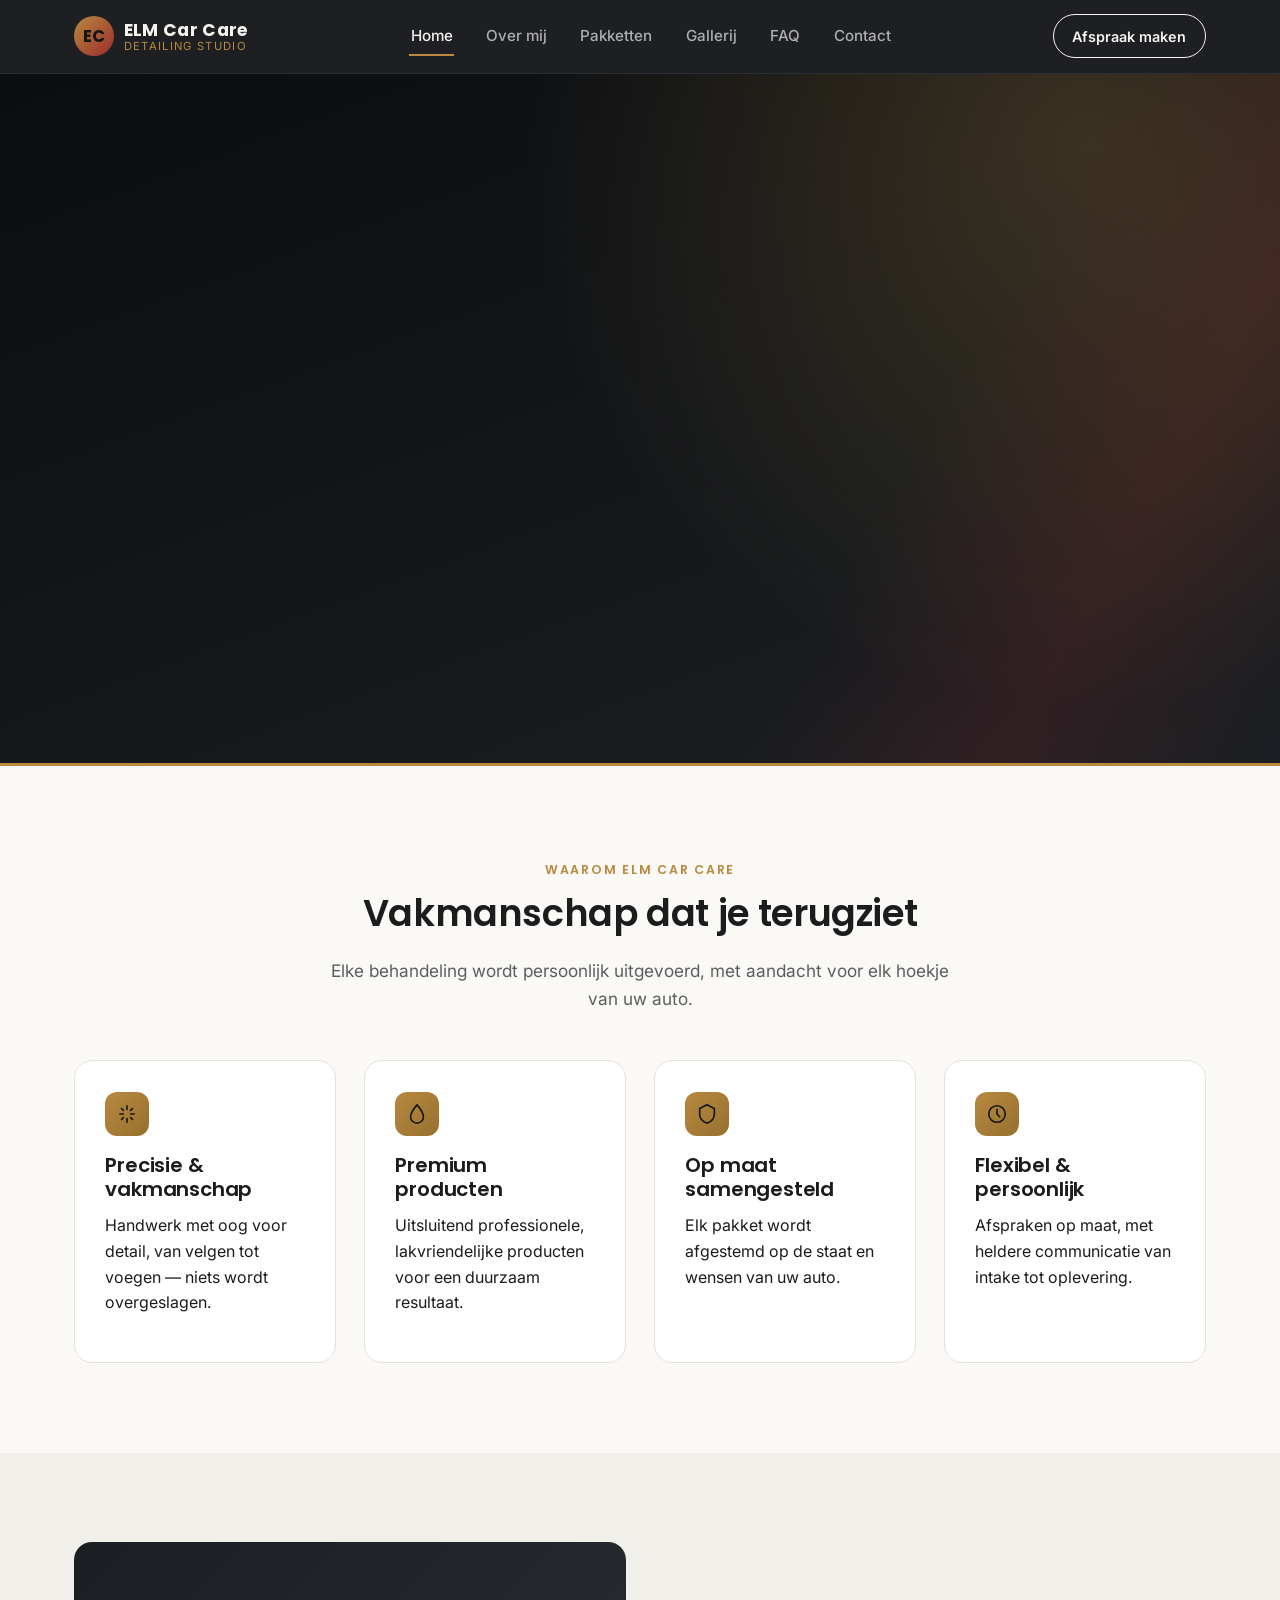
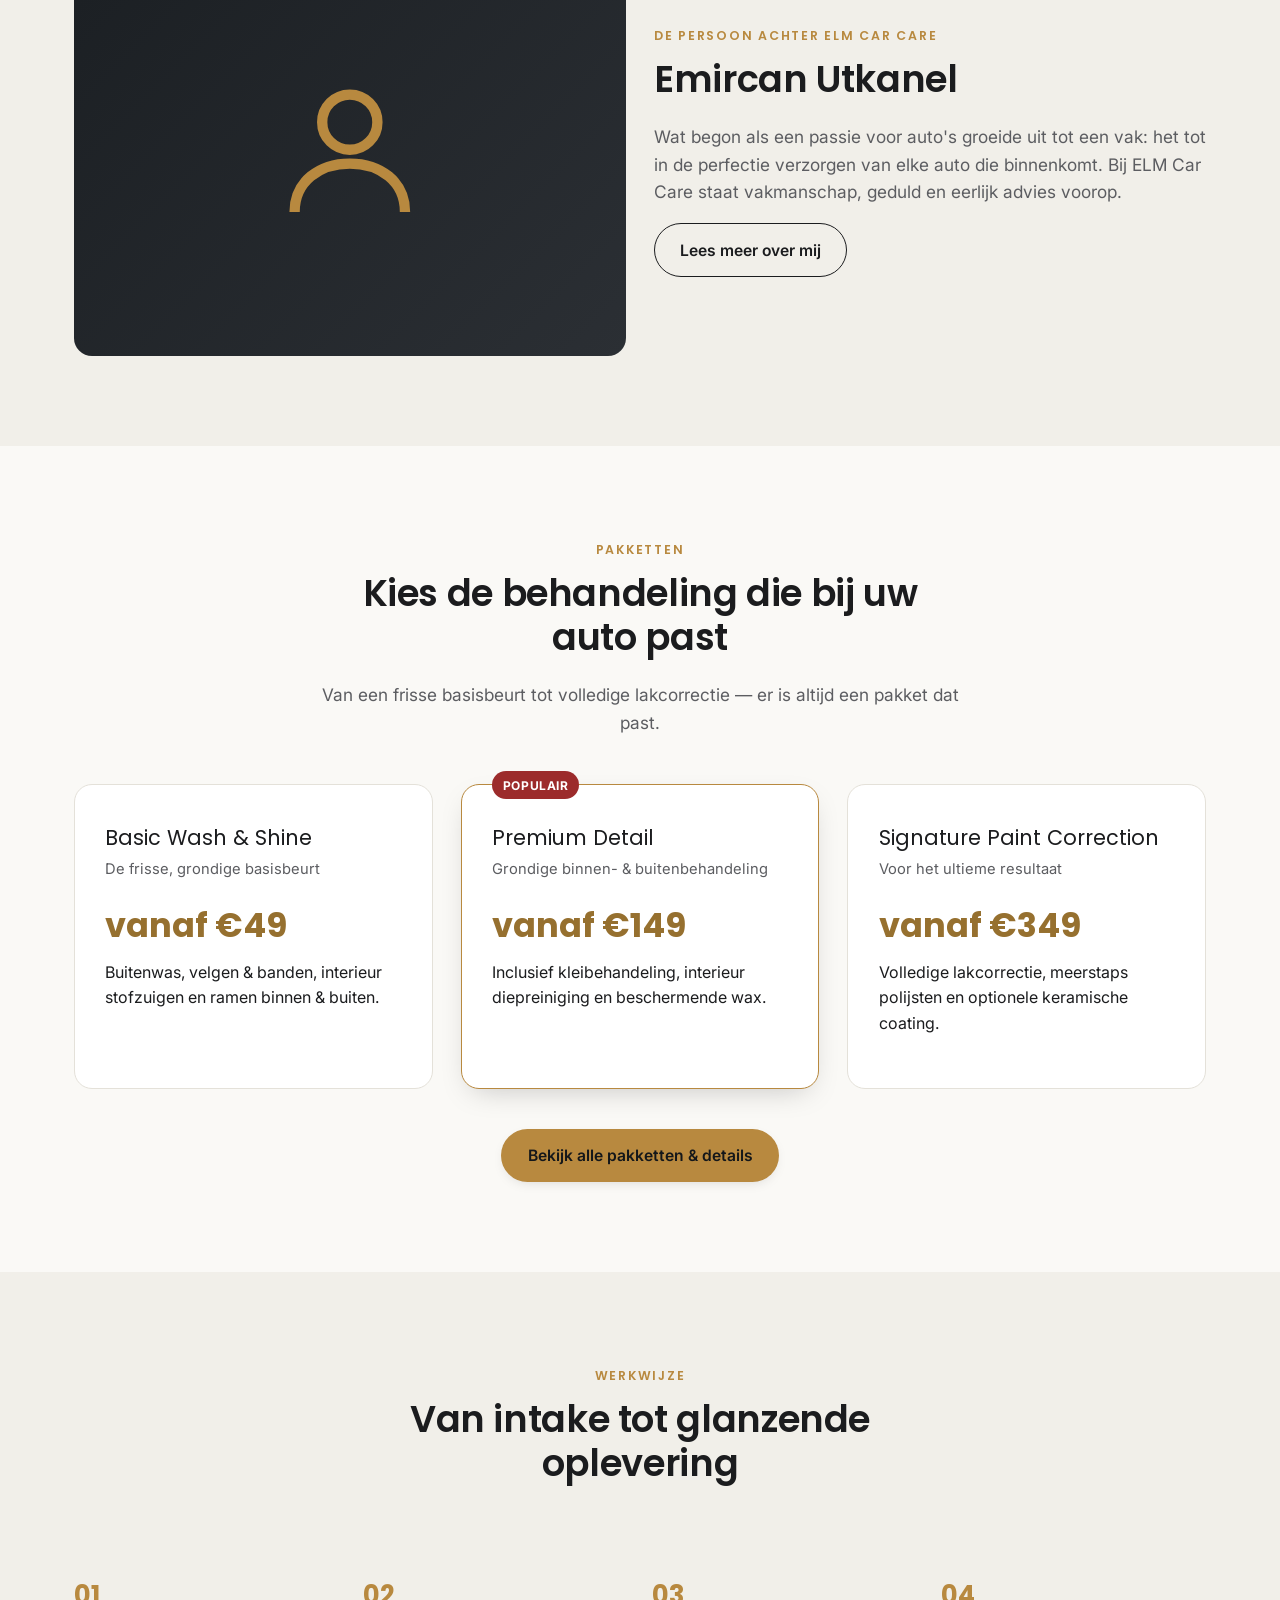
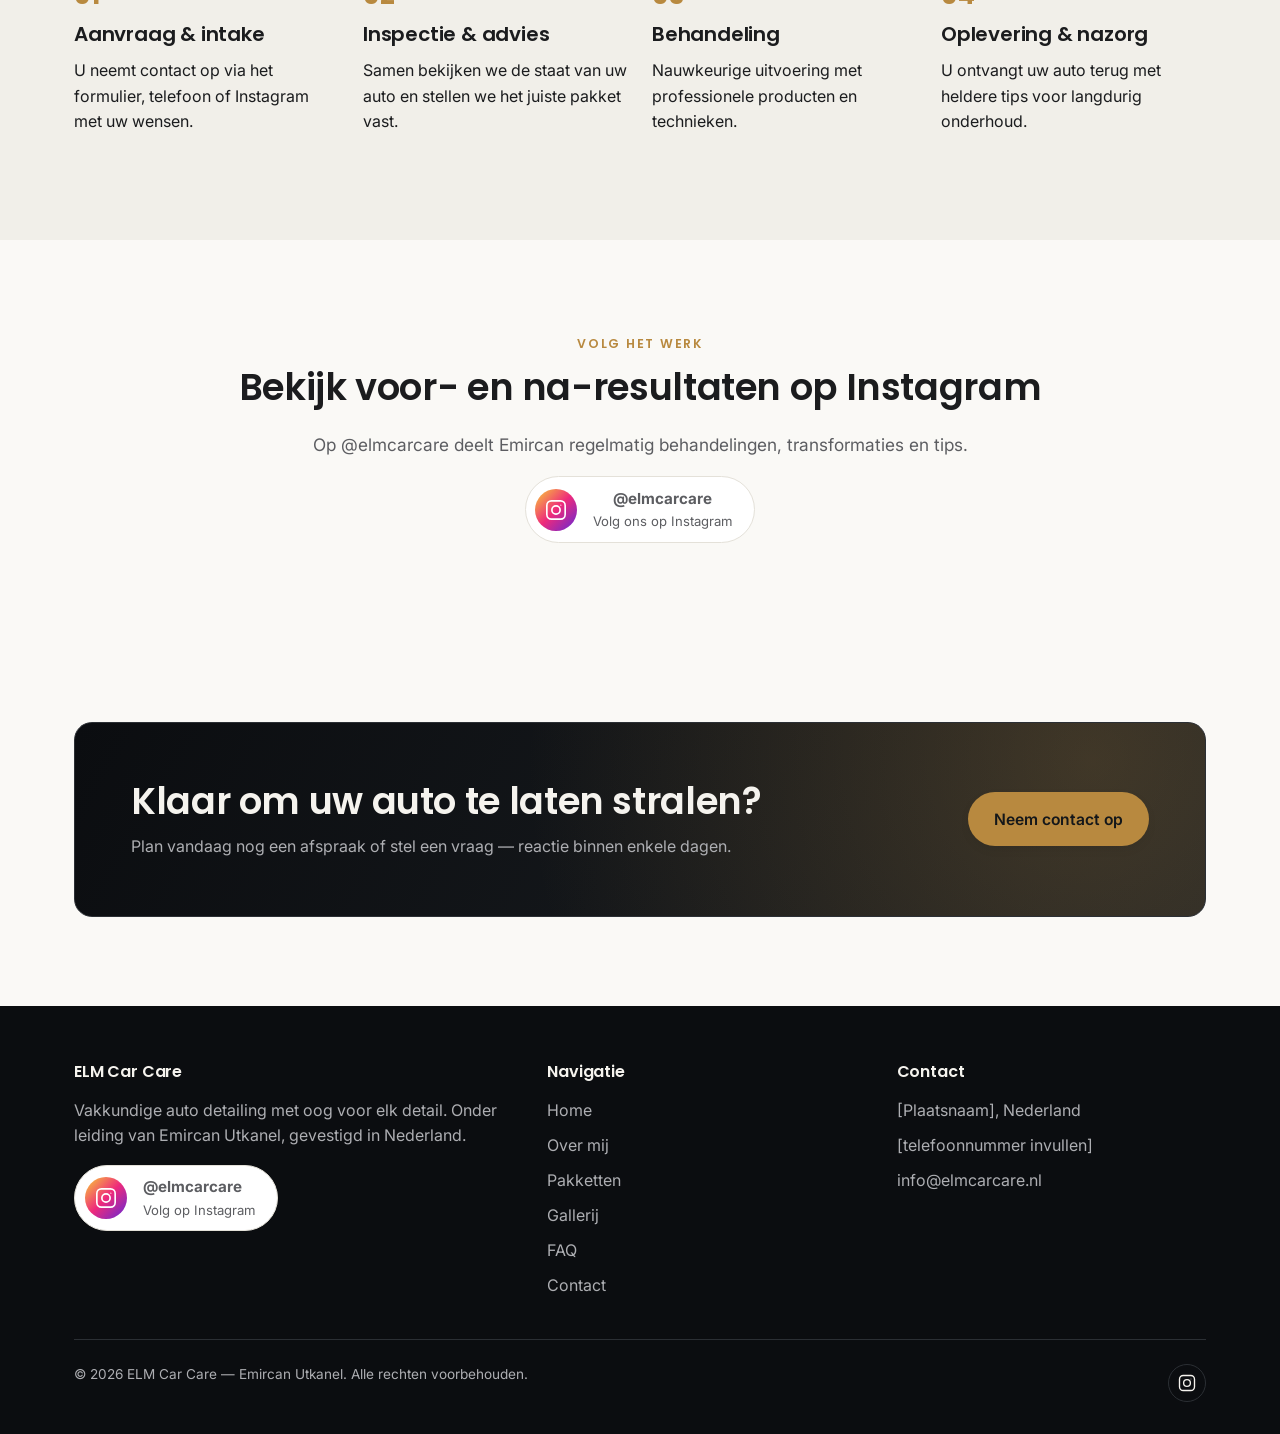
==== index.html @ 5dc10ffe "initial commit" ====
<!DOCTYPE html>
<html lang="nl">
<head>
  <meta charset="UTF-8" />
  <meta name="viewport" content="width=device-width, initial-scale=1.0" />
  <title>ELM Car Care — Auto Detailing door Emircan Utkanel</title>
  <meta name="description" content="ELM Car Care is de detailing studio van Emircan Utkanel. Vakkundige auto detailing met oog voor elk detail, gevestigd in Nederland." />
  <link rel="preconnect" href="https://fonts.googleapis.com" />
  <link rel="preconnect" href="https://fonts.gstatic.com" crossorigin />
  <link href="https://fonts.googleapis.com/css2?family=Poppins:wght@600;700&family=Inter:wght@400;500;600&display=swap" rel="stylesheet" />
  <link rel="stylesheet" href="css/style.css" />
</head>
<body>
  <a class="skip-link" href="#main">Ga naar inhoud</a>

  <header class="site-header">
    <div class="container header-inner">
      <a class="brand" href="index.html">
        <span class="brand-mark" aria-hidden="true">EC</span>
        <span class="brand-text">
          <strong>ELM Car Care</strong>
          <span>Detailing Studio</span>
        </span>
      </a>

      <nav class="main-nav" id="primary-navigation" data-open="false" aria-label="Hoofdmenu">
        <ul>
          <li><a href="index.html" aria-current="page">Home</a></li>
          <li><a href="over-mij.html">Over mij</a></li>
          <li><a href="pakketten.html">Pakketten</a></li>
          <li><a href="gallerij.html">Gallerij</a></li>
          <li><a href="faq.html">FAQ</a></li>
          <li><a href="contact.html">Contact</a></li>
        </ul>
      </nav>

      <div class="header-cta">
        <a class="btn btn-outline" href="contact.html">Afspraak maken</a>
        <button type="button" class="nav-toggle" aria-expanded="false" aria-controls="primary-navigation" aria-label="Menu openen">
          <span class="bars" aria-hidden="true"></span>
        </button>
      </div>
    </div>
    <div class="nav-scrim" data-open="false"></div>
  </header>

  <main id="main">
    <!-- HERO -->
    <section class="hero">
      <div class="container hero-inner">
        <div class="hero-content">
          <p class="eyebrow reveal">Auto Detailing · Nederland</p>
          <h1 class="reveal reveal-delay-1">Precisie en passie voor elke auto.</h1>
          <p class="lede reveal reveal-delay-2">
            ELM Car Care is de detailing studio van Emircan Utkanel. Met vakmanschap,
            premium producten en oog voor elk detail brengen we uw auto terug naar
            showroomkwaliteit — van grondige reiniging tot volledige lakcorrectie.
          </p>
          <div class="btn-row reveal reveal-delay-3">
            <a class="btn btn-primary" href="pakketten.html">Bekijk pakketten</a>
            <a class="btn btn-outline" href="contact.html">Afspraak aanvragen</a>
          </div>

          <div class="hero-stats reveal reveal-delay-3">
            <div>
              <strong>100%</strong>
              <span>Persoonlijke aandacht</span>
            </div>
            <div>
              <strong>Op maat</strong>
              <span>Elk pakket samengesteld</span>
            </div>
            <div>
              <strong>NL</strong>
              <span>Gevestigd in Nederland</span>
            </div>
          </div>
        </div>

        <div class="hero-visual reveal reveal-delay-2" role="img" aria-label="Illustratie van een gedetailde auto">
          <svg class="icon-car" viewBox="0 0 64 40" fill="none" stroke="currentColor" stroke-width="2" stroke-linecap="round" stroke-linejoin="round" aria-hidden="true">
            <path d="M6 26 L10 14 Q13 9 20 9 H40 Q47 9 50 14 L58 26"></path>
            <path d="M2 26h60v6a2 2 0 0 1-2 2h-4a2 2 0 0 1-2-2v-1H10v1a2 2 0 0 1-2 2H4a2 2 0 0 1-2-2z"></path>
            <circle cx="16" cy="34" r="4"></circle>
            <circle cx="48" cy="34" r="4"></circle>
          </svg>
          <p class="badge">Vervang dit vlak door een foto van uw mooiste opleverwerk.</p>
        </div>
      </div>
    </section>

    <!-- USP's -->
    <section class="section">
      <div class="container">
        <div class="section-header center">
          <p class="eyebrow">Waarom ELM Car Care</p>
          <h2>Vakmanschap dat je terugziet</h2>
          <p class="lede">Elke behandeling wordt persoonlijk uitgevoerd, met aandacht voor elk hoekje van uw auto.</p>
        </div>

        <div class="grid grid-4">
          <div class="card fade-up">
            <span class="icon" aria-hidden="true">
              <svg viewBox="0 0 24 24" fill="none" stroke="currentColor" stroke-width="1.8" stroke-linecap="round" stroke-linejoin="round"><path d="M12 3v4M12 17v4M4.2 12H8M16 12h3.8M6 6l2 2M16 16l2 2M18 6l-2 2M8 16l-2 2"/></svg>
            </span>
            <h3>Precisie &amp; vakmanschap</h3>
            <p>Handwerk met oog voor detail, van velgen tot voegen — niets wordt overgeslagen.</p>
          </div>

          <div class="card fade-up">
            <span class="icon" aria-hidden="true">
              <svg viewBox="0 0 24 24" fill="none" stroke="currentColor" stroke-width="1.8" stroke-linecap="round" stroke-linejoin="round"><path d="M12 2s7 8 7 13a7 7 0 1 1-14 0c0-5 7-13 7-13z"/></svg>
            </span>
            <h3>Premium producten</h3>
            <p>Uitsluitend professionele, lakvriendelijke producten voor een duurzaam resultaat.</p>
          </div>

          <div class="card fade-up">
            <span class="icon" aria-hidden="true">
              <svg viewBox="0 0 24 24" fill="none" stroke="currentColor" stroke-width="1.8" stroke-linecap="round" stroke-linejoin="round"><path d="M12 2l8 4v6c0 5-3.5 8.5-8 10-4.5-1.5-8-5-8-10V6l8-4z"/></svg>
            </span>
            <h3>Op maat samengesteld</h3>
            <p>Elk pakket wordt afgestemd op de staat en wensen van uw auto.</p>
          </div>

          <div class="card fade-up">
            <span class="icon" aria-hidden="true">
              <svg viewBox="0 0 24 24" fill="none" stroke="currentColor" stroke-width="1.8" stroke-linecap="round" stroke-linejoin="round"><circle cx="12" cy="12" r="9"/><path d="M12 7v5l3 3"/></svg>
            </span>
            <h3>Flexibel &amp; persoonlijk</h3>
            <p>Afspraken op maat, met heldere communicatie van intake tot oplevering.</p>
          </div>
        </div>
      </div>
    </section>

    <!-- OVER MIJ TEASER -->
    <section class="section section-soft">
      <div class="container grid grid-2" style="align-items:center;">
        <div class="fade-up" style="aspect-ratio:4/3;border-radius:var(--radius-lg);background:linear-gradient(135deg,#1b1f23,#2b2f34);display:flex;align-items:center;justify-content:center;">
          <span class="visually-hidden">Portretfoto van Emircan Utkanel, eigenaar van ELM Car Care</span>
          <svg viewBox="0 0 24 24" width="30%" fill="none" stroke="#b8893f" stroke-width="1.5" aria-hidden="true"><circle cx="12" cy="8" r="4"/><path d="M4 21c0-4.4 3.6-7 8-7s8 2.6 8 7"/></svg>
        </div>
        <div class="fade-up">
          <p class="eyebrow">De persoon achter ELM Car Care</p>
          <h2>Emircan Utkanel</h2>
          <p class="lede">
            Wat begon als een passie voor auto's groeide uit tot een vak: het tot in
            de perfectie verzorgen van elke auto die binnenkomt. Bij ELM Car Care
            staat vakmanschap, geduld en eerlijk advies voorop.
          </p>
          <a class="btn btn-outline" href="over-mij.html">Lees meer over mij</a>
        </div>
      </div>
    </section>

    <!-- PAKKETTEN PREVIEW -->
    <section class="section">
      <div class="container">
        <div class="section-header center">
          <p class="eyebrow">Pakketten</p>
          <h2>Kies de behandeling die bij uw auto past</h2>
          <p class="lede">Van een frisse basisbeurt tot volledige lakcorrectie — er is altijd een pakket dat past.</p>
        </div>

        <div class="grid grid-3">
          <div class="plan-card fade-up">
            <p class="plan-name">Basic Wash &amp; Shine</p>
            <p class="plan-tagline">De frisse, grondige basisbeurt</p>
            <p class="plan-price">vanaf €49</p>
            <p>Buitenwas, velgen &amp; banden, interieur stofzuigen en ramen binnen &amp; buiten.</p>
          </div>

          <div class="plan-card featured fade-up">
            <span class="plan-badge">Populair</span>
            <p class="plan-name">Premium Detail</p>
            <p class="plan-tagline">Grondige binnen- &amp; buitenbehandeling</p>
            <p class="plan-price">vanaf €149</p>
            <p>Inclusief kleibehandeling, interieur diepreiniging en beschermende wax.</p>
          </div>

          <div class="plan-card fade-up">
            <p class="plan-name">Signature Paint Correction</p>
            <p class="plan-tagline">Voor het ultieme resultaat</p>
            <p class="plan-price">vanaf €349</p>
            <p>Volledige lakcorrectie, meerstaps polijsten en optionele keramische coating.</p>
          </div>
        </div>

        <div class="text-center" style="margin-top:2.5rem;">
          <a class="btn btn-primary" href="pakketten.html">Bekijk alle pakketten &amp; details</a>
        </div>
      </div>
    </section>

    <!-- WERKWIJZE -->
    <section class="section section-soft">
      <div class="container">
        <div class="section-header center">
          <p class="eyebrow">Werkwijze</p>
          <h2>Van intake tot glanzende oplevering</h2>
        </div>

        <div class="steps">
          <div class="step fade-up">
            <h3>Aanvraag &amp; intake</h3>
            <p>U neemt contact op via het formulier, telefoon of Instagram met uw wensen.</p>
          </div>
          <div class="step fade-up">
            <h3>Inspectie &amp; advies</h3>
            <p>Samen bekijken we de staat van uw auto en stellen we het juiste pakket vast.</p>
          </div>
          <div class="step fade-up">
            <h3>Behandeling</h3>
            <p>Nauwkeurige uitvoering met professionele producten en technieken.</p>
          </div>
          <div class="step fade-up">
            <h3>Oplevering &amp; nazorg</h3>
            <p>U ontvangt uw auto terug met heldere tips voor langdurig onderhoud.</p>
          </div>
        </div>
      </div>
    </section>

    <!-- INSTAGRAM -->
    <section class="section">
      <div class="container text-center">
        <p class="eyebrow">Volg het werk</p>
        <h2>Bekijk voor- en na-resultaten op Instagram</h2>
        <p class="lede" style="margin-inline:auto;">Op @elmcarcare deelt Emircan regelmatig behandelingen, transformaties en tips.</p>
        <a class="insta-callout" style="margin-inline:auto;" href="https://www.instagram.com/elmcarcare/" target="_blank" rel="noopener noreferrer">
          <span class="insta-icon" aria-hidden="true">
            <svg viewBox="0 0 24 24" fill="none" stroke="currentColor" stroke-width="1.8" stroke-linecap="round" stroke-linejoin="round"><rect x="2" y="2" width="20" height="20" rx="5"/><circle cx="12" cy="12" r="4.5"/><circle cx="17.3" cy="6.7" r="0.6" fill="currentColor" stroke="none"/></svg>
          </span>
          <span>
            <strong>@elmcarcare</strong>
            <span>Volg ons op Instagram</span>
          </span>
        </a>
      </div>
    </section>

    <!-- CTA -->
    <section class="section">
      <div class="container">
        <div class="cta-band fade-up">
          <div>
            <h2>Klaar om uw auto te laten stralen?</h2>
            <p>Plan vandaag nog een afspraak of stel een vraag — reactie binnen enkele dagen.</p>
          </div>
          <a class="btn btn-primary" href="contact.html">Neem contact op</a>
        </div>
      </div>
    </section>
  </main>

  <footer class="site-footer">
    <div class="container">
      <div class="footer-grid">
        <div>
          <h3>ELM Car Care</h3>
          <p>Vakkundige auto detailing met oog voor elk detail. Onder leiding van Emircan Utkanel, gevestigd in Nederland.</p>
          <a class="insta-callout" href="https://www.instagram.com/elmcarcare/" target="_blank" rel="noopener noreferrer">
            <span class="insta-icon" aria-hidden="true">
              <svg viewBox="0 0 24 24" fill="none" stroke="currentColor" stroke-width="1.8" stroke-linecap="round" stroke-linejoin="round"><rect x="2" y="2" width="20" height="20" rx="5"/><circle cx="12" cy="12" r="4.5"/><circle cx="17.3" cy="6.7" r="0.6" fill="currentColor" stroke="none"/></svg>
            </span>
            <span>
              <strong>@elmcarcare</strong>
              <span>Volg op Instagram</span>
            </span>
          </a>
        </div>
        <div>
          <h3>Navigatie</h3>
          <ul>
            <li><a href="index.html">Home</a></li>
            <li><a href="over-mij.html">Over mij</a></li>
            <li><a href="pakketten.html">Pakketten</a></li>
            <li><a href="gallerij.html">Gallerij</a></li>
            <li><a href="faq.html">FAQ</a></li>
            <li><a href="contact.html">Contact</a></li>
          </ul>
        </div>
        <div>
          <h3>Contact</h3>
          <ul>
            <li>[Plaatsnaam], Nederland</li>
            <li><a href="tel:+31600000000">[telefoonnummer invullen]</a></li>
            <li><a href="mailto:info@elmcarcare.nl">info@elmcarcare.nl</a></li>
          </ul>
        </div>
      </div>

      <div class="footer-bottom">
        <p>&copy; <span data-year>2026</span> ELM Car Care — Emircan Utkanel. Alle rechten voorbehouden.</p>
        <div class="social-row">
          <a href="https://www.instagram.com/elmcarcare/" target="_blank" rel="noopener noreferrer" aria-label="ELM Car Care op Instagram (opent in nieuw tabblad)">
            <svg viewBox="0 0 24 24" fill="none" stroke="currentColor" stroke-width="1.8" stroke-linecap="round" stroke-linejoin="round"><rect x="2" y="2" width="20" height="20" rx="5"/><circle cx="12" cy="12" r="4.5"/><circle cx="17.3" cy="6.7" r="0.6" fill="currentColor" stroke="none"/></svg>
          </a>
        </div>
      </div>
    </div>
  </footer>

  <script src="js/script.js"></script>
</body>
</html>
---- css/style.css ----
/* =========================================================
   ELM Car Care — design system
   Stijl: verzorgd + luxe (champagne goud) + sportief (dieprood accent)
   ========================================================= */

:root {
  /* Kleuren */
  --bg: #faf9f6;
  --bg-soft: #f1efe9;
  --bg-dark: #0b0d10;
  --bg-dark-alt: #16191d;
  --surface: #ffffff;
  --surface-dark: #1b1f23;
  --text: #1b1c1e;
  --text-inverse: #f5f3ee;
  --muted: #5c5d61;
  --muted-inverse: #adaeb2;
  --border: #e4e1d9;
  --border-dark: #2b2f34;
  --accent: #b8893f;        /* champagne goud — luxe */
  --accent-dark: #96702f;
  --accent-2: #9c2b2b;      /* dieprood — sportief accent */
  --focus: #2f7cf6;

  /* Typografie */
  --font-heading: "Poppins", "Segoe UI", system-ui, sans-serif;
  --font-body: "Inter", "Segoe UI", system-ui, sans-serif;

  /* Layout */
  --max-width: 1180px;
  --radius: 10px;
  --radius-lg: 18px;
  --shadow: 0 10px 30px -12px rgba(11, 13, 16, 0.25);
  --shadow-sm: 0 4px 14px -6px rgba(11, 13, 16, 0.18);

  /* Animatie */
  --transition: 200ms ease;
  --transition-slow: 500ms ease;
}

/* =========================================================
   Reset
   ========================================================= */
*,
*::before,
*::after {
  box-sizing: border-box;
}

html {
  scroll-behavior: smooth;
}

body {
  margin: 0;
  background: var(--bg);
  color: var(--text);
  font-family: var(--font-body);
  font-size: 1rem;
  line-height: 1.6;
  -webkit-font-smoothing: antialiased;
}

img {
  max-width: 100%;
  display: block;
}

h1, h2, h3, h4 {
  font-family: var(--font-heading);
  line-height: 1.2;
  margin: 0 0 0.6em;
  font-weight: 600;
  letter-spacing: -0.01em;
}

h1 { font-size: clamp(2.1rem, 4.5vw, 3.4rem); font-weight: 700; }
h2 { font-size: clamp(1.6rem, 3vw, 2.3rem); }
h3 { font-size: 1.25rem; }

p { margin: 0 0 1em; }

a {
  color: inherit;
}

ul, ol {
  padding-left: 1.2em;
}

button {
  font-family: inherit;
}

/* Respecteer voorkeur voor minder beweging */
@media (prefers-reduced-motion: reduce) {
  html {
    scroll-behavior: auto;
  }
  *, *::before, *::after {
    animation-duration: 0.001ms !important;
    animation-iteration-count: 1 !important;
    transition-duration: 0.001ms !important;
    scroll-behavior: auto !important;
  }
}

/* =========================================================
   Toegankelijkheid: focus states & skip link
   ========================================================= */
a:focus-visible,
button:focus-visible,
input:focus-visible,
textarea:focus-visible,
select:focus-visible,
summary:focus-visible,
[tabindex]:focus-visible {
  outline: 3px solid var(--focus);
  outline-offset: 3px;
  border-radius: 4px;
}

.skip-link {
  position: absolute;
  left: 1rem;
  top: -60px;
  background: var(--accent);
  color: #14171a;
  padding: 0.75em 1.2em;
  border-radius: var(--radius);
  font-weight: 600;
  z-index: 1000;
  transition: top var(--transition);
}

.skip-link:focus {
  top: 1rem;
}

.visually-hidden {
  position: absolute;
  width: 1px;
  height: 1px;
  padding: 0;
  margin: -1px;
  overflow: hidden;
  clip: rect(0, 0, 0, 0);
  white-space: nowrap;
  border: 0;
}

/* =========================================================
   Layout helpers
   ========================================================= */
.container {
  width: 100%;
  max-width: var(--max-width);
  margin-inline: auto;
  padding-inline: 1.5rem;
}

.section {
  padding-block: clamp(3rem, 7vw, 6rem);
}

.section-tight {
  padding-block: clamp(2rem, 4vw, 3rem);
}

.section-dark {
  background: var(--bg-dark);
  color: var(--text-inverse);
}

.section-soft {
  background: var(--bg-soft);
}

.section-header {
  max-width: 640px;
  margin-bottom: clamp(2rem, 4vw, 3rem);
}

.section-header.center {
  margin-inline: auto;
  text-align: center;
}

.eyebrow {
  display: inline-block;
  font-family: var(--font-heading);
  font-size: 0.78rem;
  letter-spacing: 0.14em;
  text-transform: uppercase;
  color: var(--accent);
  font-weight: 600;
  margin-bottom: 0.9em;
}

.section-dark .eyebrow {
  color: var(--accent);
}

.lede {
  color: var(--muted);
  font-size: 1.08rem;
}

.section-dark .lede {
  color: var(--muted-inverse);
}

.grid {
  display: grid;
  gap: 1.75rem;
}

.grid-2 { grid-template-columns: repeat(2, 1fr); }
.grid-3 { grid-template-columns: repeat(3, 1fr); }
.grid-4 { grid-template-columns: repeat(4, 1fr); }

@media (max-width: 900px) {
  .grid-3, .grid-4 { grid-template-columns: repeat(2, 1fr); }
}

@media (max-width: 620px) {
  .grid-2, .grid-3, .grid-4 { grid-template-columns: 1fr; }
}

/* =========================================================
   Buttons
   ========================================================= */
.btn {
  display: inline-flex;
  align-items: center;
  gap: 0.5em;
  justify-content: center;
  padding: 0.85em 1.6em;
  border-radius: 999px;
  font-weight: 600;
  font-size: 0.98rem;
  text-decoration: none;
  border: 1px solid transparent;
  cursor: pointer;
  transition: transform var(--transition), box-shadow var(--transition), background var(--transition), color var(--transition), border-color var(--transition);
}

.btn:hover {
  transform: translateY(-2px);
}

.btn-primary {
  background: var(--accent);
  color: #14171a;
  box-shadow: var(--shadow-sm);
}

.btn-primary:hover {
  background: var(--accent-dark);
  box-shadow: var(--shadow);
}

.btn-outline {
  background: transparent;
  border-color: currentColor;
  color: inherit;
}

.btn-outline:hover {
  background: rgba(255, 255, 255, 0.08);
}

.section:not(.section-dark) .btn-outline {
  border-color: var(--text);
}

.section:not(.section-dark) .btn-outline:hover {
  background: var(--bg-dark);
  color: var(--text-inverse);
}

.btn-accent2 {
  background: var(--accent-2);
  color: #fff;
}

.btn-accent2:hover {
  background: #7d2222;
}

.btn-row {
  display: flex;
  flex-wrap: wrap;
  gap: 0.9rem;
}

/* =========================================================
   Header & navigatie
   ========================================================= */
.site-header {
  position: sticky;
  top: 0;
  z-index: 500;
  background: rgba(11, 13, 16, 0.92);
  backdrop-filter: blur(8px);
  color: var(--text-inverse);
  border-bottom: 1px solid var(--border-dark);
}

.header-inner {
  display: flex;
  align-items: center;
  justify-content: space-between;
  padding-block: 0.9rem;
}

.brand {
  display: flex;
  align-items: center;
  gap: 0.6rem;
  text-decoration: none;
  color: var(--text-inverse);
}

.brand-mark {
  width: 40px;
  height: 40px;
  border-radius: 50%;
  background: linear-gradient(135deg, var(--accent), var(--accent-2));
  display: flex;
  align-items: center;
  justify-content: center;
  font-family: var(--font-heading);
  font-weight: 700;
  color: #14171a;
  font-size: 1.05rem;
  flex-shrink: 0;
}

.brand-text {
  display: flex;
  flex-direction: column;
  line-height: 1.1;
}

.brand-text strong {
  font-family: var(--font-heading);
  font-size: 1.08rem;
  letter-spacing: 0.02em;
}

.brand-text span {
  font-size: 0.7rem;
  letter-spacing: 0.12em;
  text-transform: uppercase;
  color: var(--accent);
}

.nav-toggle {
  display: none;
  background: transparent;
  border: 1px solid var(--border-dark);
  border-radius: 8px;
  color: var(--text-inverse);
  padding: 0.5em 0.6em;
  align-items: center;
  gap: 0.5em;
}

.nav-toggle .bars {
  width: 22px;
  height: 2px;
  background: currentColor;
  position: relative;
  display: block;
}

.nav-toggle .bars::before,
.nav-toggle .bars::after {
  content: "";
  position: absolute;
  left: 0;
  width: 100%;
  height: 100%;
  background: currentColor;
  transition: transform var(--transition);
}

.nav-toggle .bars::before { top: -7px; }
.nav-toggle .bars::after { top: 7px; }

.main-nav ul {
  list-style: none;
  display: flex;
  gap: 1.9rem;
  margin: 0;
  padding: 0;
}

.main-nav a {
  text-decoration: none;
  color: var(--muted-inverse);
  font-weight: 500;
  font-size: 0.95rem;
  padding: 0.4em 0.1em;
  position: relative;
  transition: color var(--transition);
}

.main-nav a::after {
  content: "";
  position: absolute;
  left: 0;
  bottom: -4px;
  width: 0;
  height: 2px;
  background: var(--accent);
  transition: width var(--transition);
}

.main-nav a:hover,
.main-nav a[aria-current="page"] {
  color: var(--text-inverse);
}

.main-nav a:hover::after,
.main-nav a[aria-current="page"]::after {
  width: 100%;
}

.header-cta {
  display: flex;
  align-items: center;
  gap: 1rem;
}

.header-cta .btn {
  padding: 0.65em 1.3em;
  font-size: 0.9rem;
}

@media (max-width: 860px) {
  .nav-toggle {
    display: inline-flex;
  }

  .header-cta .btn-outline {
    display: none;
  }

  .main-nav {
    position: fixed;
    inset: 0 0 0 auto;
    width: min(320px, 82vw);
    height: 100vh;
    background: var(--bg-dark-alt);
    border-left: 1px solid var(--border-dark);
    padding: 5.5rem 2rem 2rem;
    transform: translateX(100%);
    transition: transform var(--transition-slow);
  }

  .main-nav[data-open="true"] {
    transform: translateX(0);
  }

  .main-nav ul {
    flex-direction: column;
    gap: 1.5rem;
  }

  .main-nav a {
    font-size: 1.1rem;
  }

  .nav-scrim {
    display: none;
    position: fixed;
    inset: 0;
    background: rgba(0, 0, 0, 0.5);
    z-index: 400;
  }

  .nav-scrim[data-open="true"] {
    display: block;
  }
}

/* =========================================================
   Hero
   ========================================================= */
.hero {
  position: relative;
  background:
    radial-gradient(circle at 85% 10%, rgba(184, 137, 63, 0.25), transparent 45%),
    linear-gradient(160deg, #0b0d10 0%, #14171a 55%, #1b1f23 100%);
  color: var(--text-inverse);
  overflow: hidden;
  border-bottom: 3px solid var(--accent);
}

.hero::after {
  content: "";
  position: absolute;
  right: -10%;
  bottom: -30%;
  width: 60%;
  height: 140%;
  background: linear-gradient(120deg, transparent 40%, rgba(156, 43, 43, 0.18) 60%, transparent 80%);
  pointer-events: none;
}

.hero-inner {
  position: relative;
  z-index: 1;
  display: grid;
  grid-template-columns: 1.1fr 0.9fr;
  gap: 3rem;
  align-items: center;
  padding-block: clamp(3.5rem, 8vw, 6.5rem);
}

@media (max-width: 900px) {
  .hero-inner {
    grid-template-columns: 1fr;
  }
}

.hero-content .eyebrow {
  color: var(--accent);
}

.hero-content p.lede {
  max-width: 46ch;
}

.hero-stats {
  display: flex;
  gap: 2.2rem;
  margin-top: 2.4rem;
  flex-wrap: wrap;
}

.hero-stats div strong {
  display: block;
  font-family: var(--font-heading);
  font-size: 1.6rem;
  color: var(--accent);
}

.hero-stats div span {
  font-size: 0.85rem;
  color: var(--muted-inverse);
}

.hero-visual {
  position: relative;
  aspect-ratio: 4 / 3;
  border-radius: var(--radius-lg);
  background:
    repeating-linear-gradient(135deg, rgba(255,255,255,0.05) 0 2px, transparent 2px 14px),
    linear-gradient(135deg, #22262b, #101215);
  border: 1px solid var(--border-dark);
  display: flex;
  align-items: center;
  justify-content: center;
  box-shadow: var(--shadow);
}

.hero-visual .badge {
  position: absolute;
  bottom: 1.2rem;
  left: 1.2rem;
  right: 1.2rem;
  background: rgba(11, 13, 16, 0.75);
  border: 1px solid var(--border-dark);
  border-radius: var(--radius);
  padding: 0.9rem 1.1rem;
  font-size: 0.85rem;
  color: var(--muted-inverse);
}

.hero-visual .icon-car {
  width: 46%;
  color: var(--accent);
  opacity: 0.9;
}

/* Intro-animatie: subtiel in- en opschuiven */
.reveal {
  opacity: 0;
  transform: translateY(16px);
  animation: reveal-in var(--transition-slow) ease forwards;
}

.reveal-delay-1 { animation-delay: 0.1s; }
.reveal-delay-2 { animation-delay: 0.22s; }
.reveal-delay-3 { animation-delay: 0.34s; }

@keyframes reveal-in {
  to {
    opacity: 1;
    transform: translateY(0);
  }
}

@media (prefers-reduced-motion: reduce) {
  .reveal {
    opacity: 1;
    transform: none;
    animation: none;
  }
}

/* Scroll-in animatie voor secties (via IntersectionObserver + JS) */
.fade-up {
  opacity: 0;
  transform: translateY(22px);
  transition: opacity 600ms ease, transform 600ms ease;
}

.fade-up.is-visible {
  opacity: 1;
  transform: translateY(0);
}

@media (prefers-reduced-motion: reduce) {
  .fade-up {
    opacity: 1;
    transform: none;
    transition: none;
  }
}

/* =========================================================
   Cards
   ========================================================= */
.card {
  background: var(--surface);
  border: 1px solid var(--border);
  border-radius: var(--radius-lg);
  padding: 1.9rem;
  transition: transform var(--transition), box-shadow var(--transition), border-color var(--transition);
}

.card:hover {
  transform: translateY(-4px);
  box-shadow: var(--shadow);
  border-color: var(--accent);
}

.card .icon {
  width: 44px;
  height: 44px;
  border-radius: 12px;
  background: linear-gradient(135deg, var(--accent), var(--accent-dark));
  color: #14171a;
  display: flex;
  align-items: center;
  justify-content: center;
  margin-bottom: 1.1rem;
}

.card .icon svg {
  width: 22px;
  height: 22px;
}

/* Pakket / prijs kaarten */
.plan-card {
  background: var(--surface);
  border: 1px solid var(--border);
  border-radius: var(--radius-lg);
  padding: 2.2rem 1.9rem;
  display: flex;
  flex-direction: column;
  position: relative;
  transition: transform var(--transition), box-shadow var(--transition);
}

.plan-card:hover {
  transform: translateY(-4px);
  box-shadow: var(--shadow);
}

.plan-card.featured {
  border-color: var(--accent);
  box-shadow: var(--shadow);
}

.plan-badge {
  position: absolute;
  top: -14px;
  left: 1.9rem;
  background: var(--accent-2);
  color: #fff;
  font-size: 0.75rem;
  font-weight: 700;
  letter-spacing: 0.05em;
  text-transform: uppercase;
  padding: 0.35em 0.9em;
  border-radius: 999px;
}

.plan-name {
  font-family: var(--font-heading);
  font-size: 1.3rem;
  margin-bottom: 0.2em;
}

.plan-tagline {
  color: var(--muted);
  font-size: 0.92rem;
  margin-bottom: 1.1rem;
}

.plan-price {
  font-family: var(--font-heading);
  font-size: 2.1rem;
  font-weight: 700;
  color: var(--accent-dark);
  margin-bottom: 0.2em;
}

.plan-price span {
  font-size: 0.95rem;
  font-weight: 500;
  color: var(--muted);
}

.plan-features {
  list-style: none;
  padding: 0;
  margin: 1.4rem 0 1.8rem;
  flex-grow: 1;
}

.plan-features li {
  display: flex;
  gap: 0.6em;
  align-items: flex-start;
  padding-block: 0.4em;
  border-top: 1px solid var(--border);
  font-size: 0.94rem;
}

.plan-features li:first-child {
  border-top: none;
}

.plan-features svg {
  flex-shrink: 0;
  width: 18px;
  height: 18px;
  color: var(--accent);
  margin-top: 0.15em;
}

/* =========================================================
   Werkwijze / stappen
   ========================================================= */
.steps {
  counter-reset: step;
  display: grid;
  gap: 1.5rem;
  grid-template-columns: repeat(4, 1fr);
}

@media (max-width: 900px) {
  .steps { grid-template-columns: repeat(2, 1fr); }
}
@media (max-width: 560px) {
  .steps { grid-template-columns: 1fr; }
}

.step {
  position: relative;
  padding-top: 2.6rem;
}

.step::before {
  counter-increment: step;
  content: counter(step, decimal-leading-zero);
  font-family: var(--font-heading);
  font-size: 1.6rem;
  font-weight: 700;
  color: var(--accent);
  display: block;
  margin-bottom: 0.4rem;
}

/* =========================================================
   Gallerij
   ========================================================= */
.gallery-grid {
  display: grid;
  grid-template-columns: repeat(3, 1fr);
  gap: 1rem;
}

@media (max-width: 860px) {
  .gallery-grid { grid-template-columns: repeat(2, 1fr); }
}
@media (max-width: 520px) {
  .gallery-grid { grid-template-columns: 1fr; }
}

.gallery-item {
  border: 0;
  padding: 0;
  cursor: pointer;
  border-radius: var(--radius);
  overflow: hidden;
  aspect-ratio: 4 / 3;
  position: relative;
  background: linear-gradient(135deg, #1b1f23, #2b2f34);
  color: var(--text-inverse);
  transition: transform var(--transition);
}

.gallery-item:hover,
.gallery-item:focus-visible {
  transform: scale(1.02);
}

.gallery-item .tag {
  position: absolute;
  inset: auto 0 0 0;
  padding: 0.7rem 0.9rem;
  background: linear-gradient(0deg, rgba(0,0,0,0.75), transparent);
  text-align: left;
  font-size: 0.85rem;
  font-weight: 600;
}

.gallery-item .ph-icon {
  position: absolute;
  inset: 0;
  display: flex;
  align-items: center;
  justify-content: center;
  color: var(--accent);
  opacity: 0.55;
}

.gallery-item .ph-icon svg {
  width: 34%;
}

/* Lightbox modal */
.lightbox {
  position: fixed;
  inset: 0;
  z-index: 900;
  display: none;
  align-items: center;
  justify-content: center;
  background: rgba(8, 9, 11, 0.88);
  padding: 2rem;
}

.lightbox[data-open="true"] {
  display: flex;
}

.lightbox-inner {
  position: relative;
  max-width: 720px;
  width: 100%;
  background: var(--surface-dark);
  border-radius: var(--radius-lg);
  padding: 2.2rem;
  color: var(--text-inverse);
  text-align: center;
}

.lightbox-close {
  position: absolute;
  top: 0.9rem;
  right: 0.9rem;
  background: transparent;
  border: 1px solid var(--border-dark);
  color: var(--text-inverse);
  border-radius: 8px;
  width: 38px;
  height: 38px;
  cursor: pointer;
}

/* =========================================================
   FAQ (native details/summary — toegankelijk zonder extra JS)
   ========================================================= */
.faq-list {
  border-top: 1px solid var(--border);
}

.faq-item {
  border-bottom: 1px solid var(--border);
}

.faq-item summary {
  cursor: pointer;
  list-style: none;
  padding: 1.3rem 0.2rem;
  font-family: var(--font-heading);
  font-weight: 600;
  font-size: 1.05rem;
  display: flex;
  align-items: center;
  justify-content: space-between;
  gap: 1rem;
}

.faq-item summary::-webkit-details-marker {
  display: none;
}

.faq-item summary .plus {
  flex-shrink: 0;
  width: 28px;
  height: 28px;
  border-radius: 50%;
  border: 1px solid var(--border);
  display: flex;
  align-items: center;
  justify-content: center;
  position: relative;
  transition: transform var(--transition);
}

.faq-item summary .plus::before,
.faq-item summary .plus::after {
  content: "";
  position: absolute;
  background: var(--text);
}

.faq-item summary .plus::before { width: 12px; height: 2px; }
.faq-item summary .plus::after { width: 2px; height: 12px; }

.faq-item[open] summary .plus {
  transform: rotate(45deg);
  border-color: var(--accent);
}

.faq-item .faq-answer {
  padding: 0 0.2rem 1.4rem;
  color: var(--muted);
  max-width: 68ch;
}

/* =========================================================
   Contact
   ========================================================= */
.contact-grid {
  display: grid;
  grid-template-columns: 1fr 1fr;
  gap: 3rem;
}

@media (max-width: 860px) {
  .contact-grid { grid-template-columns: 1fr; }
}

.form-field {
  margin-bottom: 1.3rem;
}

.form-field label {
  display: block;
  font-weight: 600;
  margin-bottom: 0.4em;
  font-size: 0.94rem;
}

.form-field .hint {
  font-size: 0.82rem;
  color: var(--muted);
  margin-top: 0.3em;
}

.form-field input,
.form-field select,
.form-field textarea {
  width: 100%;
  padding: 0.75em 0.9em;
  border-radius: 8px;
  border: 1px solid var(--border);
  background: var(--surface);
  color: var(--text);
  font-family: inherit;
  font-size: 1rem;
}

.form-field input:invalid:not(:placeholder-shown),
.form-field textarea:invalid:not(:placeholder-shown) {
  border-color: var(--accent-2);
}

.form-row {
  display: grid;
  grid-template-columns: 1fr 1fr;
  gap: 1.2rem;
}

@media (max-width: 520px) {
  .form-row { grid-template-columns: 1fr; }
}

.required::after {
  content: " *";
  color: var(--accent-2);
}

.form-note {
  font-size: 0.85rem;
  color: var(--muted);
  margin-top: 1rem;
}

.contact-info-list {
  list-style: none;
  padding: 0;
  margin: 0 0 2rem;
}

.contact-info-list li {
  display: flex;
  gap: 0.9rem;
  align-items: flex-start;
  padding-block: 0.9rem;
  border-bottom: 1px solid var(--border);
}

.contact-info-list svg {
  width: 22px;
  height: 22px;
  color: var(--accent);
  flex-shrink: 0;
  margin-top: 0.1em;
}

.map-placeholder {
  border-radius: var(--radius-lg);
  border: 1px dashed var(--border);
  background: var(--bg-soft);
  aspect-ratio: 16/9;
  display: flex;
  align-items: center;
  justify-content: center;
  color: var(--muted);
  text-align: center;
  padding: 1.5rem;
  font-size: 0.9rem;
}

/* =========================================================
   CTA band
   ========================================================= */
.cta-band {
  background: linear-gradient(120deg, #0b0d10, #1b1f23);
  color: var(--text-inverse);
  border-radius: var(--radius-lg);
  padding: clamp(2.2rem, 5vw, 3.5rem);
  display: flex;
  flex-wrap: wrap;
  align-items: center;
  justify-content: space-between;
  gap: 2rem;
  border: 1px solid var(--border-dark);
  position: relative;
  overflow: hidden;
}

.cta-band::before {
  content: "";
  position: absolute;
  inset: 0;
  background: radial-gradient(circle at 90% 20%, rgba(184,137,63,0.25), transparent 55%);
}

.cta-band > * {
  position: relative;
  z-index: 1;
}

.cta-band h2 {
  margin-bottom: 0.3em;
}

.cta-band p {
  color: var(--muted-inverse);
  margin: 0;
}

/* =========================================================
   Instagram callout
   ========================================================= */
.insta-callout {
  display: flex;
  align-items: center;
  gap: 1rem;
  background: var(--surface);
  border: 1px solid var(--border);
  border-radius: 999px;
  padding: 0.6rem 1.4rem 0.6rem 0.6rem;
  width: fit-content;
  text-decoration: none;
  color: var(--text);
  transition: box-shadow var(--transition), transform var(--transition);
}

.insta-callout:hover {
  box-shadow: var(--shadow-sm);
  transform: translateY(-2px);
}

.insta-callout .insta-icon {
  width: 42px;
  height: 42px;
  border-radius: 50%;
  background: linear-gradient(135deg, #f9ce34, #ee2a7b, #6228d7);
  display: flex;
  align-items: center;
  justify-content: center;
  flex-shrink: 0;
}

.insta-callout .insta-icon svg {
  width: 22px;
  height: 22px;
  color: #fff;
}

.insta-callout strong {
  display: block;
  font-size: 0.95rem;
}

.insta-callout span {
  font-size: 0.82rem;
  color: var(--muted);
}

/* =========================================================
   Footer
   ========================================================= */
.site-footer {
  background: var(--bg-dark);
  color: var(--muted-inverse);
  padding-block: 3.5rem 2rem;
}

.footer-grid {
  display: grid;
  grid-template-columns: 1.4fr 1fr 1fr;
  gap: 2.5rem;
  margin-bottom: 2.5rem;
}

@media (max-width: 760px) {
  .footer-grid { grid-template-columns: 1fr; }
}

.footer-grid h3 {
  color: var(--text-inverse);
  font-size: 1rem;
  margin-bottom: 1rem;
}

.footer-grid ul {
  list-style: none;
  padding: 0;
  margin: 0;
  display: flex;
  flex-direction: column;
  gap: 0.6rem;
}

.footer-grid a {
  text-decoration: none;
  color: var(--muted-inverse);
  transition: color var(--transition);
}

.footer-grid a:hover {
  color: var(--accent);
}

.footer-bottom {
  border-top: 1px solid var(--border-dark);
  padding-top: 1.5rem;
  display: flex;
  flex-wrap: wrap;
  gap: 1rem;
  justify-content: space-between;
  font-size: 0.85rem;
}

.social-row {
  display: flex;
  gap: 0.8rem;
}

.social-row a {
  width: 38px;
  height: 38px;
  border-radius: 50%;
  border: 1px solid var(--border-dark);
  display: flex;
  align-items: center;
  justify-content: center;
  color: var(--text-inverse);
  transition: border-color var(--transition), color var(--transition);
}

.social-row a:hover {
  border-color: var(--accent);
  color: var(--accent);
}

.social-row svg {
  width: 18px;
  height: 18px;
}

/* =========================================================
   Divers
   ========================================================= */
.badge-strip {
  display: flex;
  flex-wrap: wrap;
  gap: 0.6rem 1.6rem;
  color: var(--muted);
  font-size: 0.88rem;
}

.badge-strip li {
  list-style: none;
  display: flex;
  align-items: center;
  gap: 0.5em;
}

.badge-strip svg {
  width: 16px;
  height: 16px;
  color: var(--accent);
}

.text-center { text-align: center; }

.page-hero {
  background: linear-gradient(160deg, #0b0d10, #1b1f23);
  color: var(--text-inverse);
  padding-block: clamp(3rem, 6vw, 4.5rem);
  border-bottom: 3px solid var(--accent);
}

.breadcrumb {
  font-size: 0.85rem;
  color: var(--muted-inverse);
  margin-bottom: 1rem;
}

.breadcrumb a {
  color: var(--muted-inverse);
  text-decoration: none;
}

.breadcrumb a:hover {
  color: var(--accent);
}
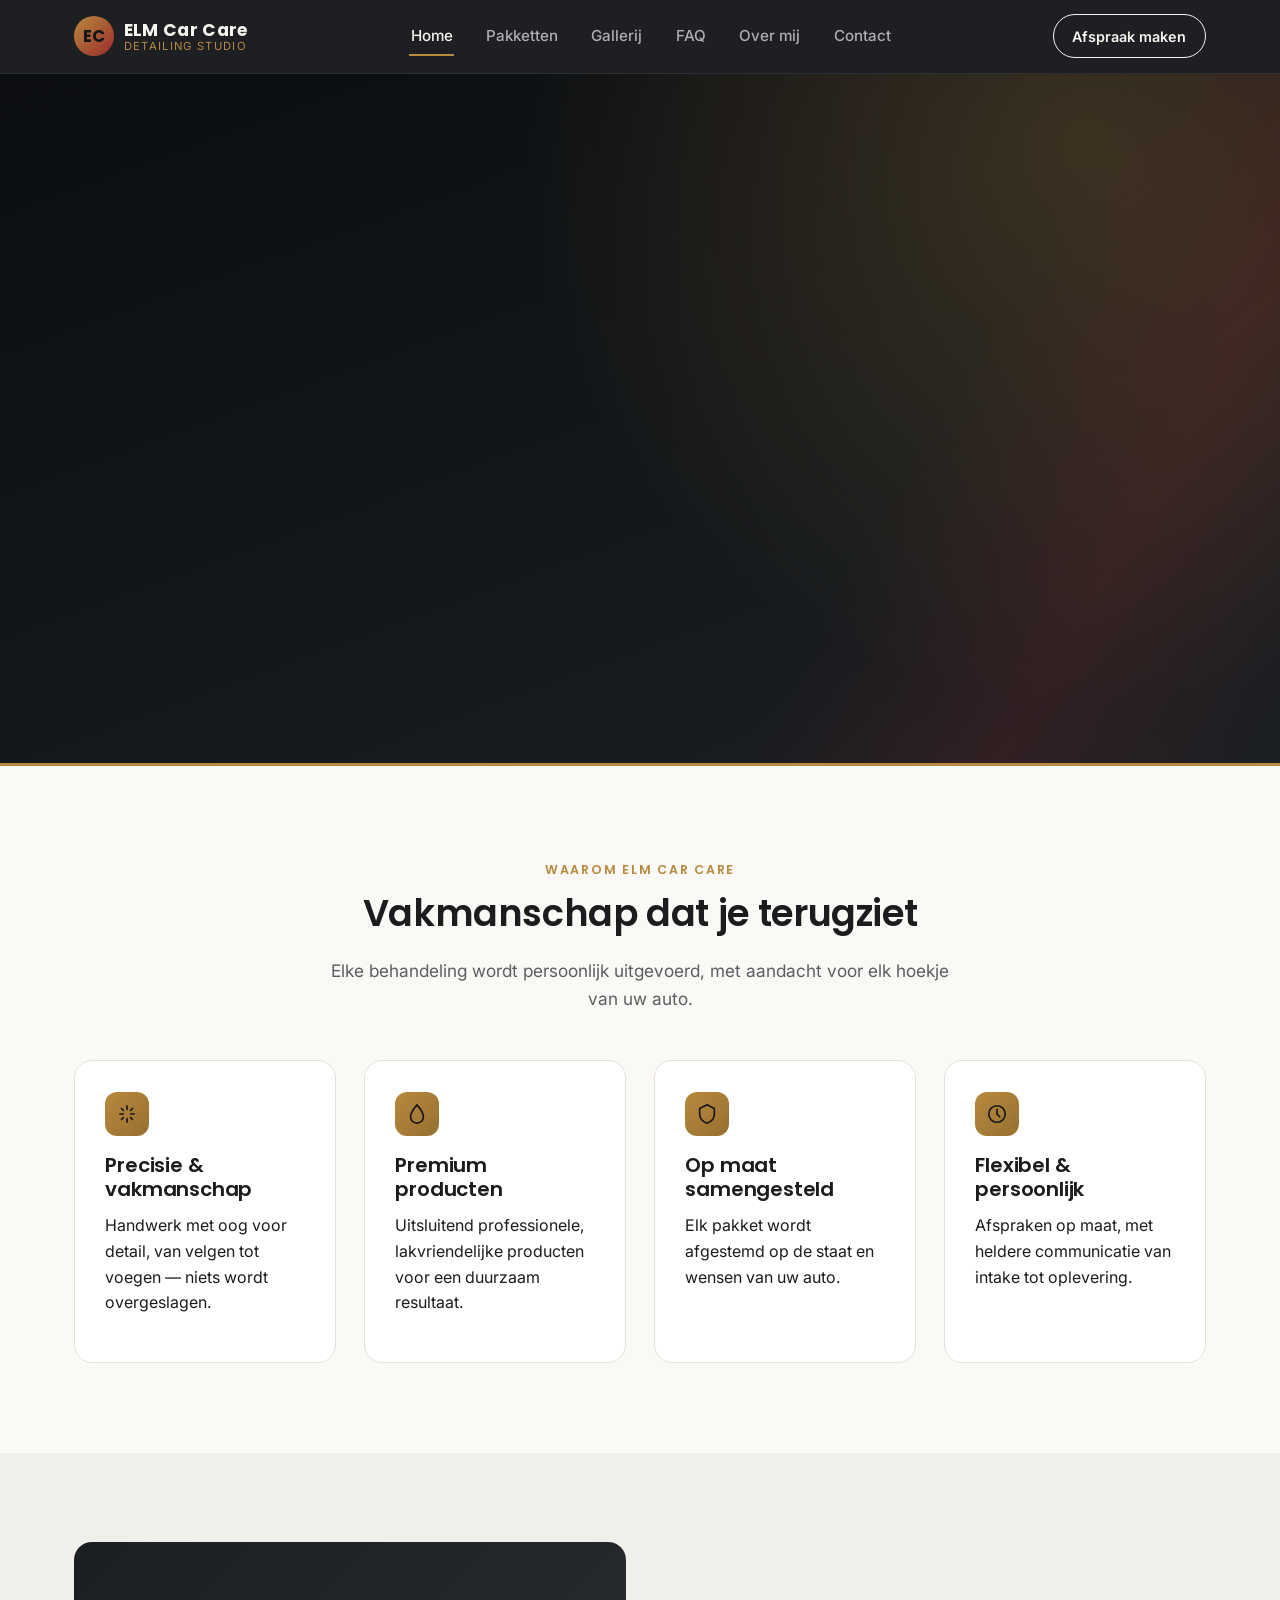
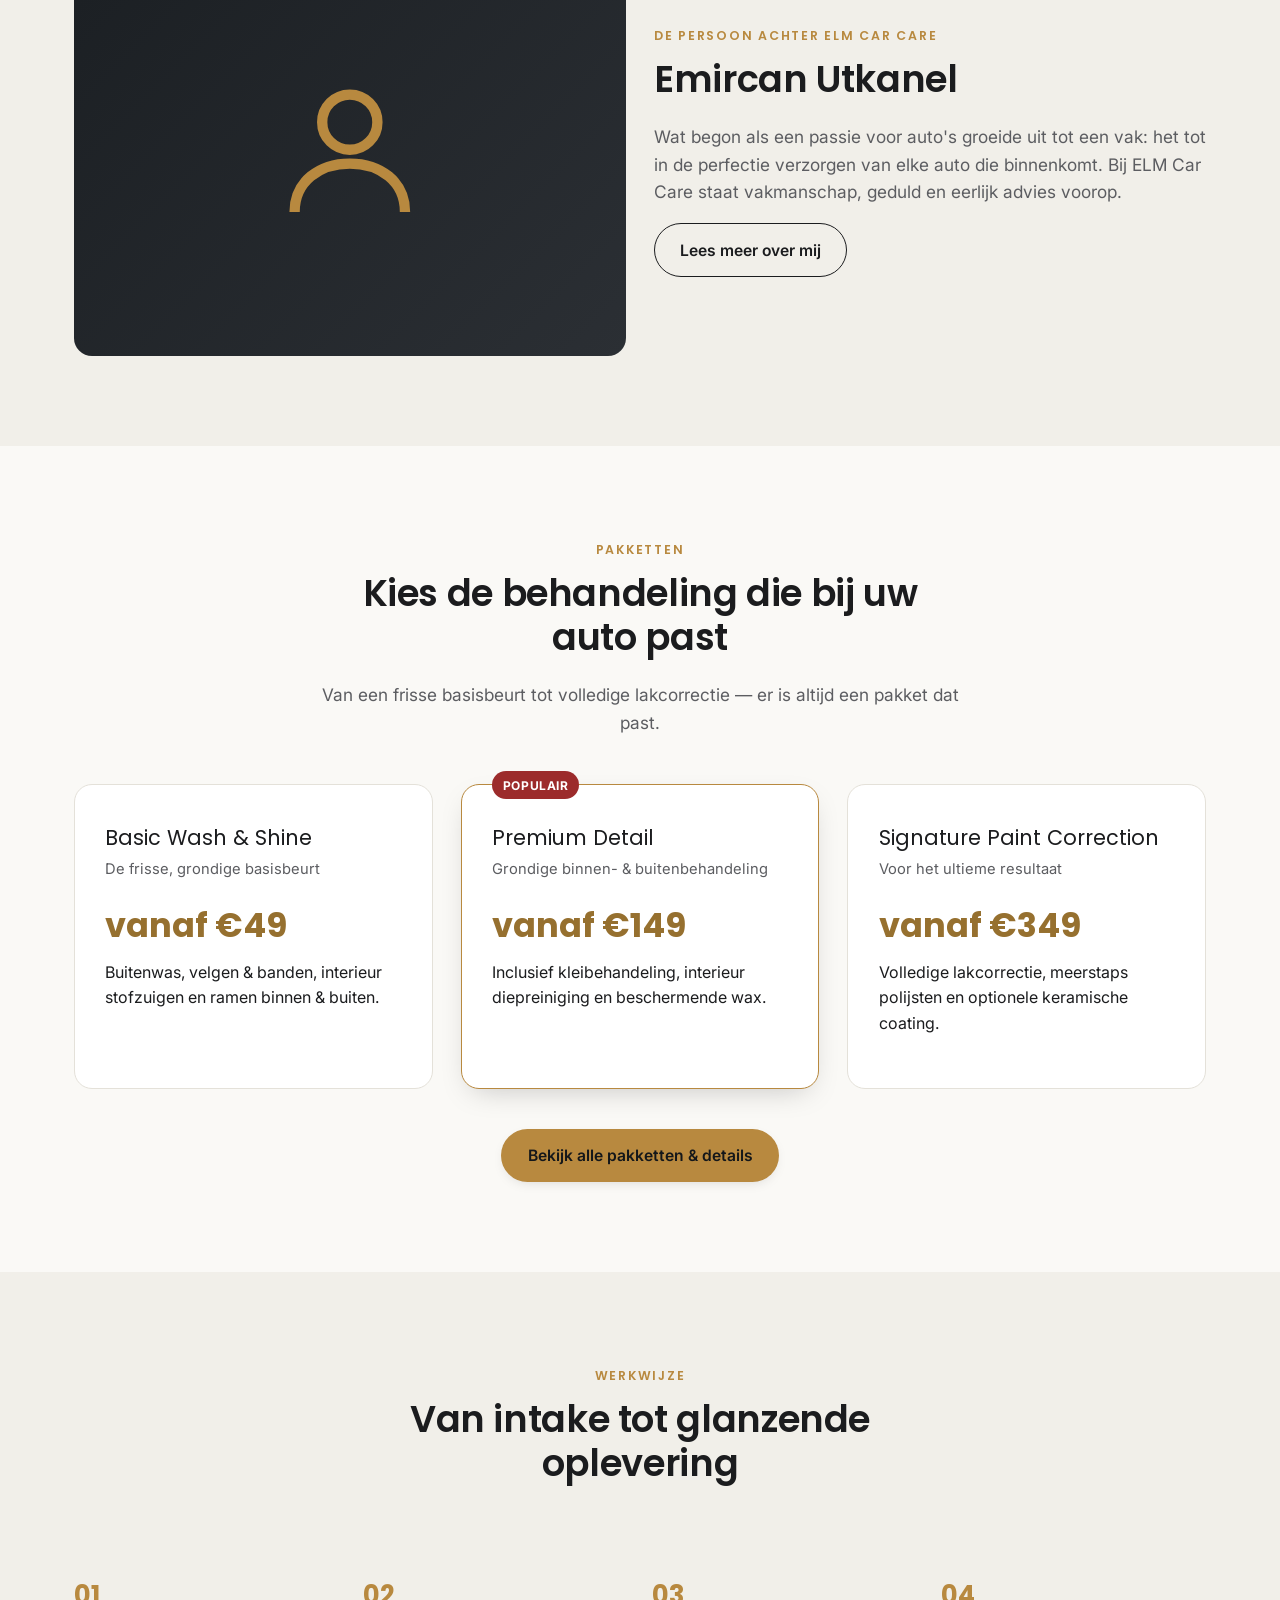
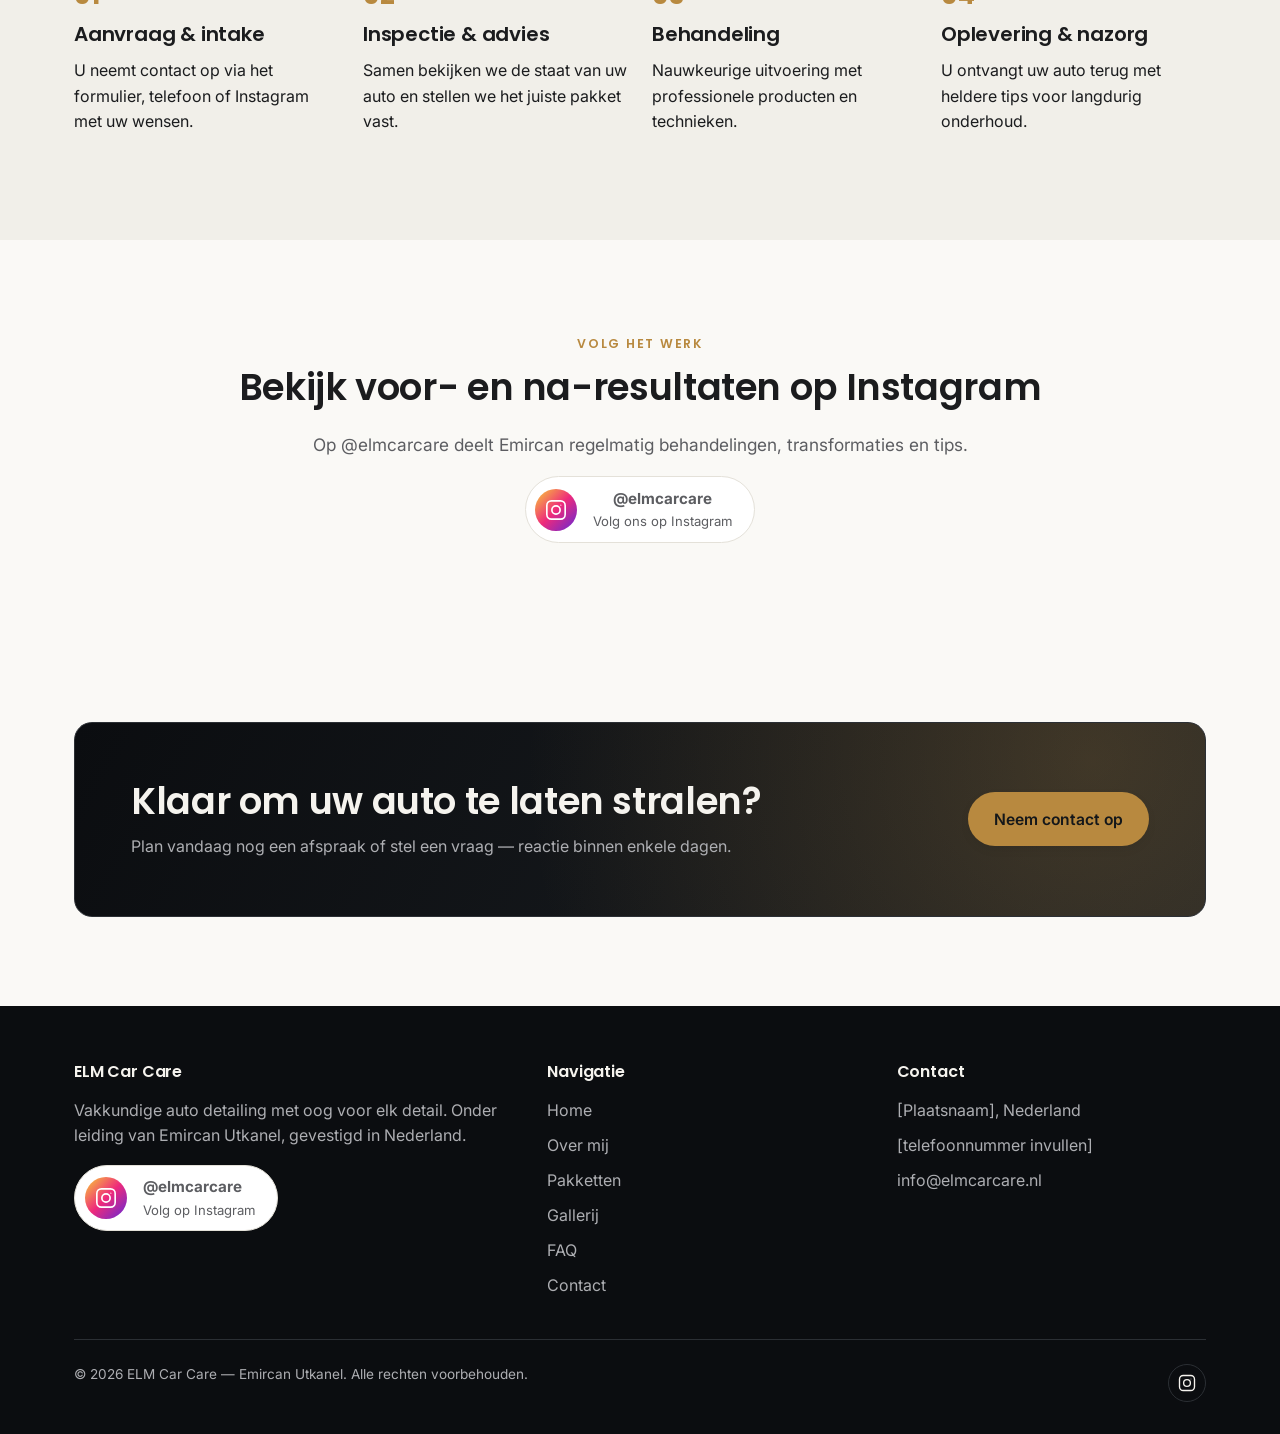
==== commit 7fa9e92e: "Verplaats 'Over mij' tab tussen FAQ en Contact in header Co-Authored-By: Claude Sonnet 5 <noreply@an" ====
--- a/index.html
+++ b/index.html
@@ -26,10 +26,10 @@
       <nav class="main-nav" id="primary-navigation" data-open="false" aria-label="Hoofdmenu">
         <ul>
           <li><a href="index.html" aria-current="page">Home</a></li>
-          <li><a href="over-mij.html">Over mij</a></li>
           <li><a href="pakketten.html">Pakketten</a></li>
           <li><a href="gallerij.html">Gallerij</a></li>
           <li><a href="faq.html">FAQ</a></li>
+          <li><a href="over-mij.html">Over mij</a></li>
           <li><a href="contact.html">Contact</a></li>
         </ul>
       </nav>
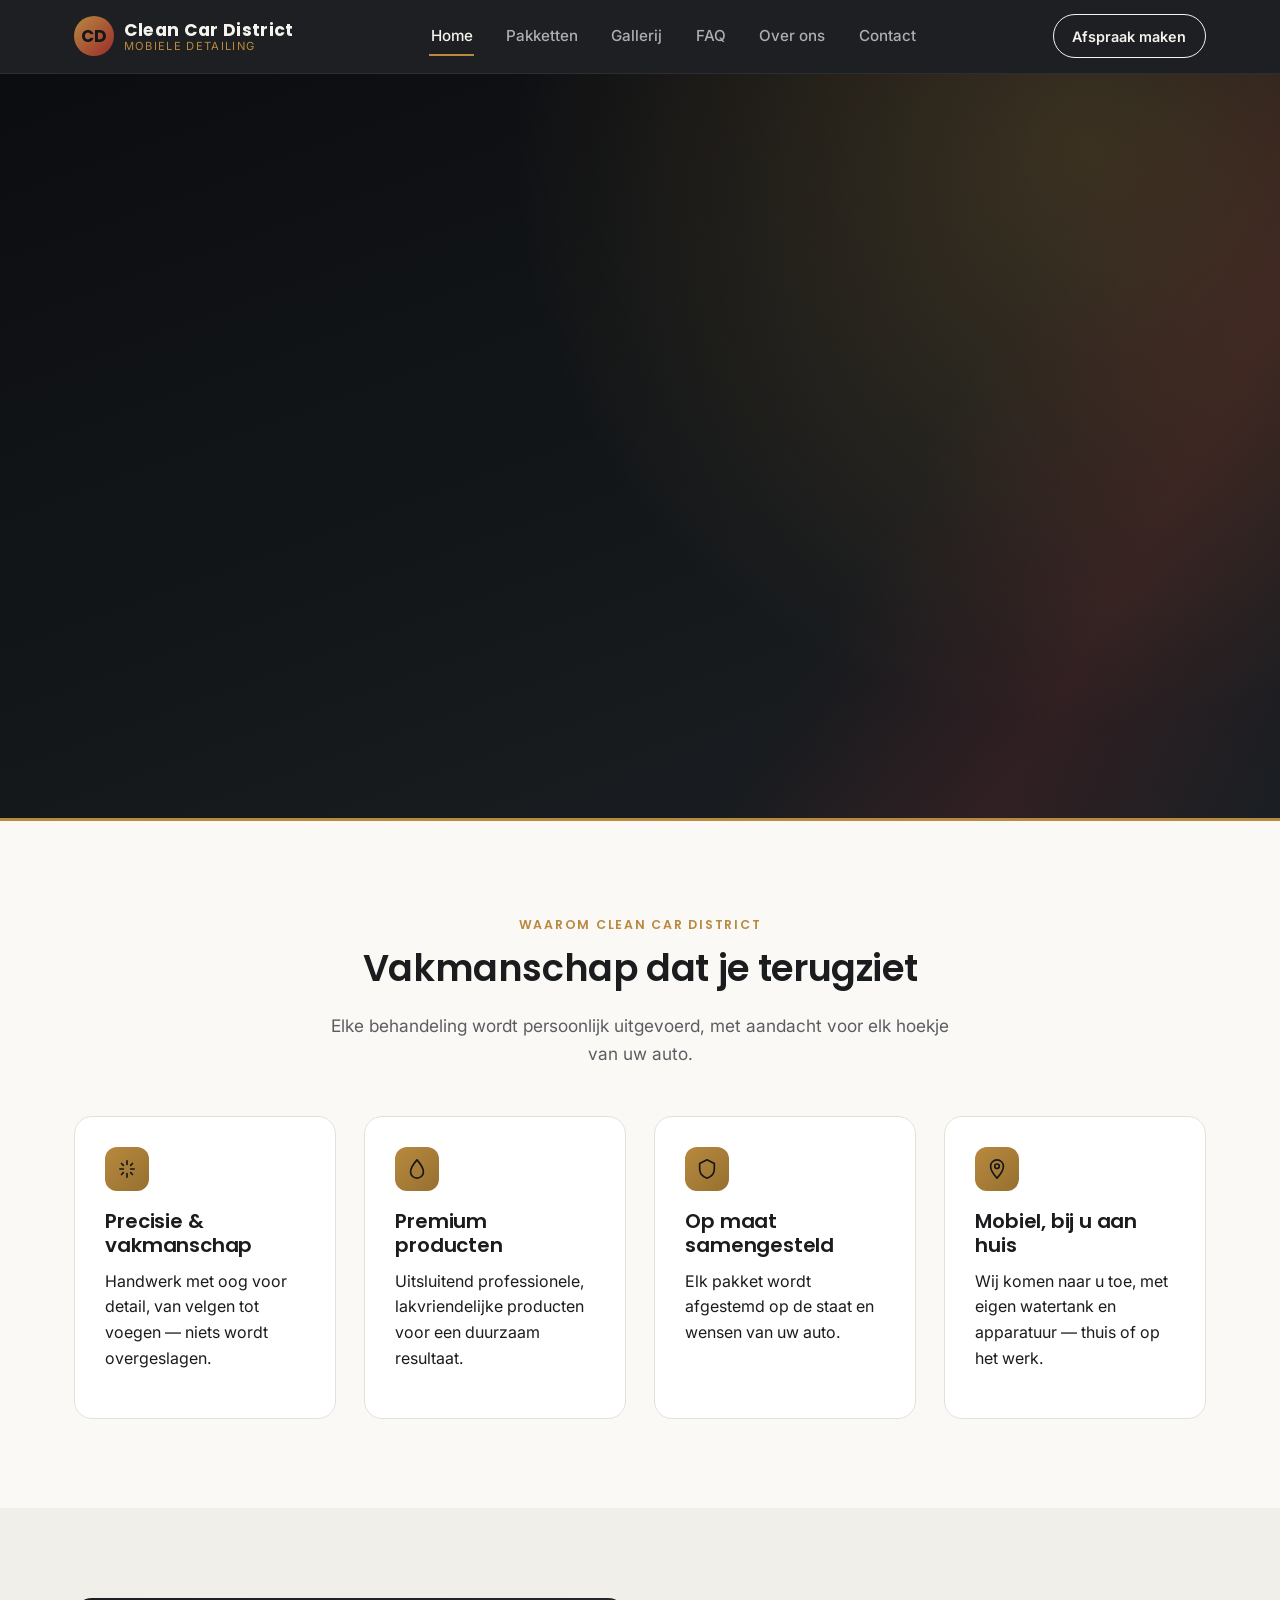
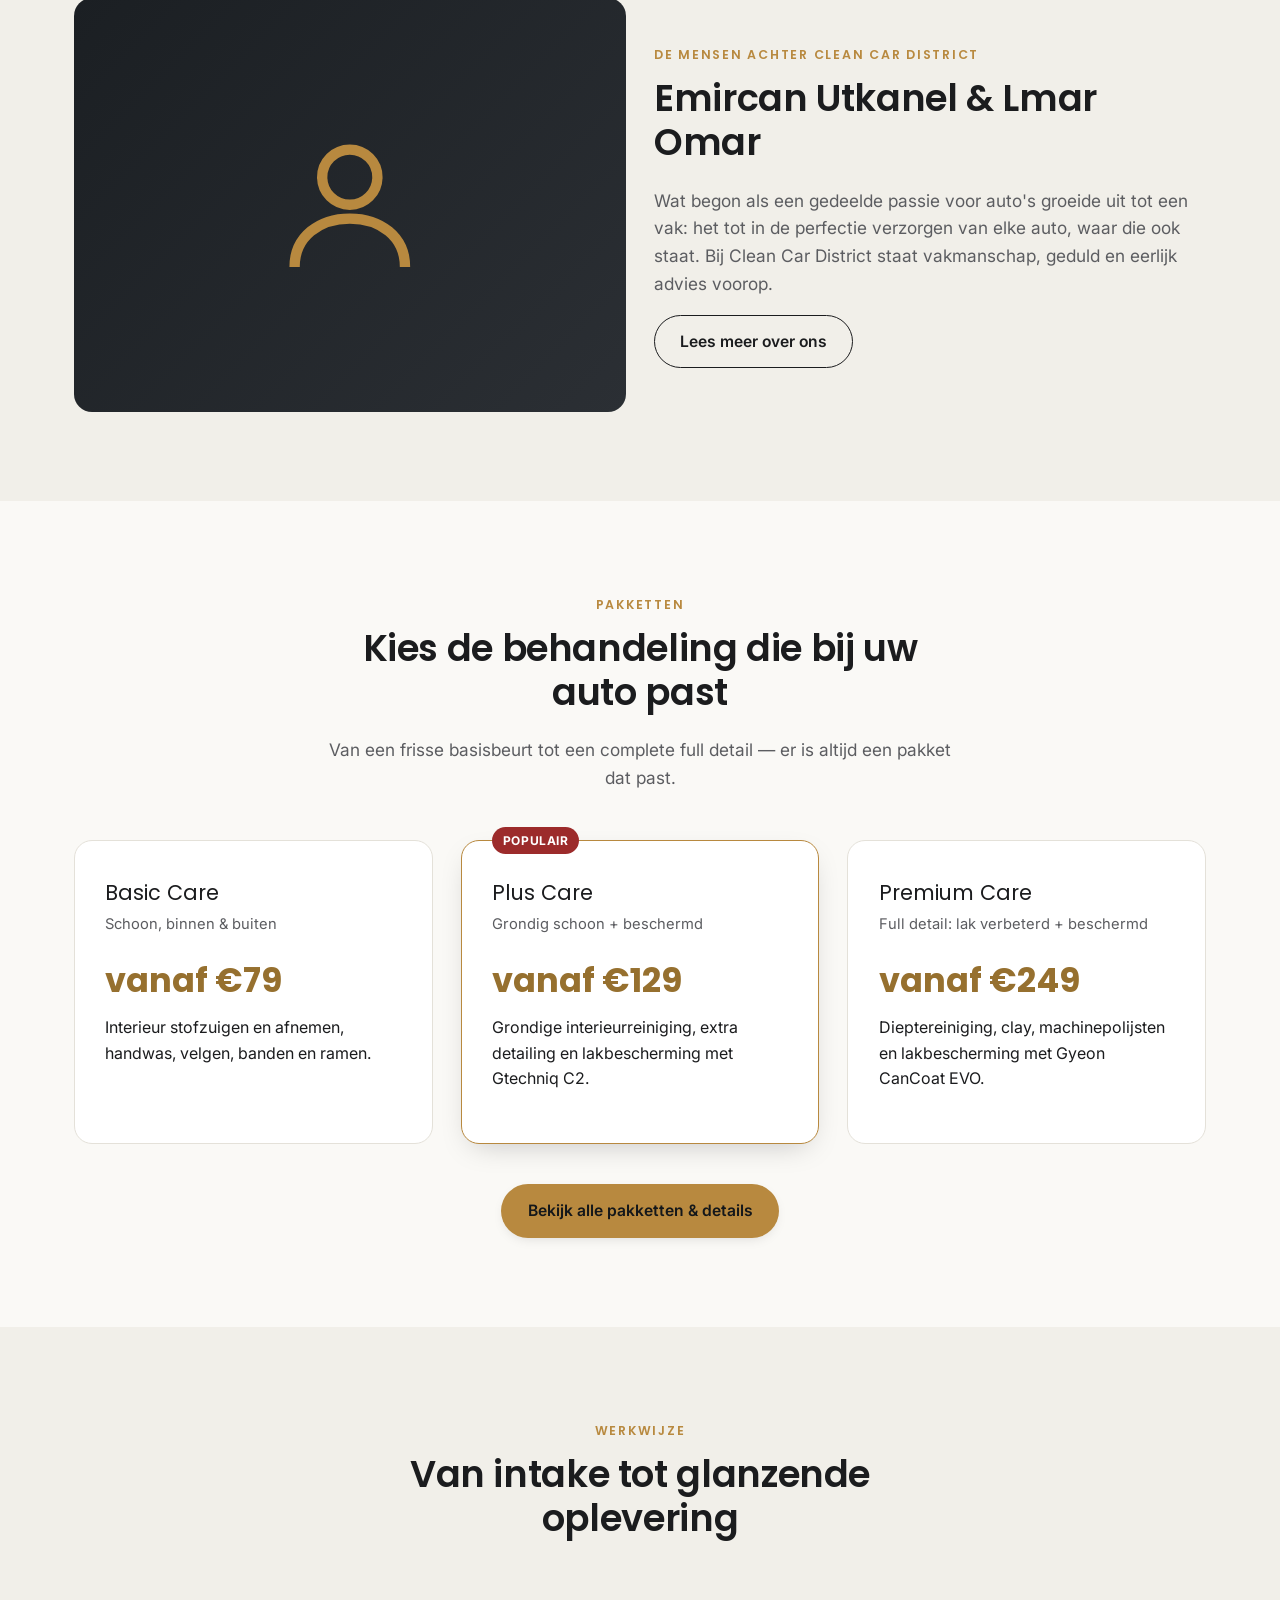
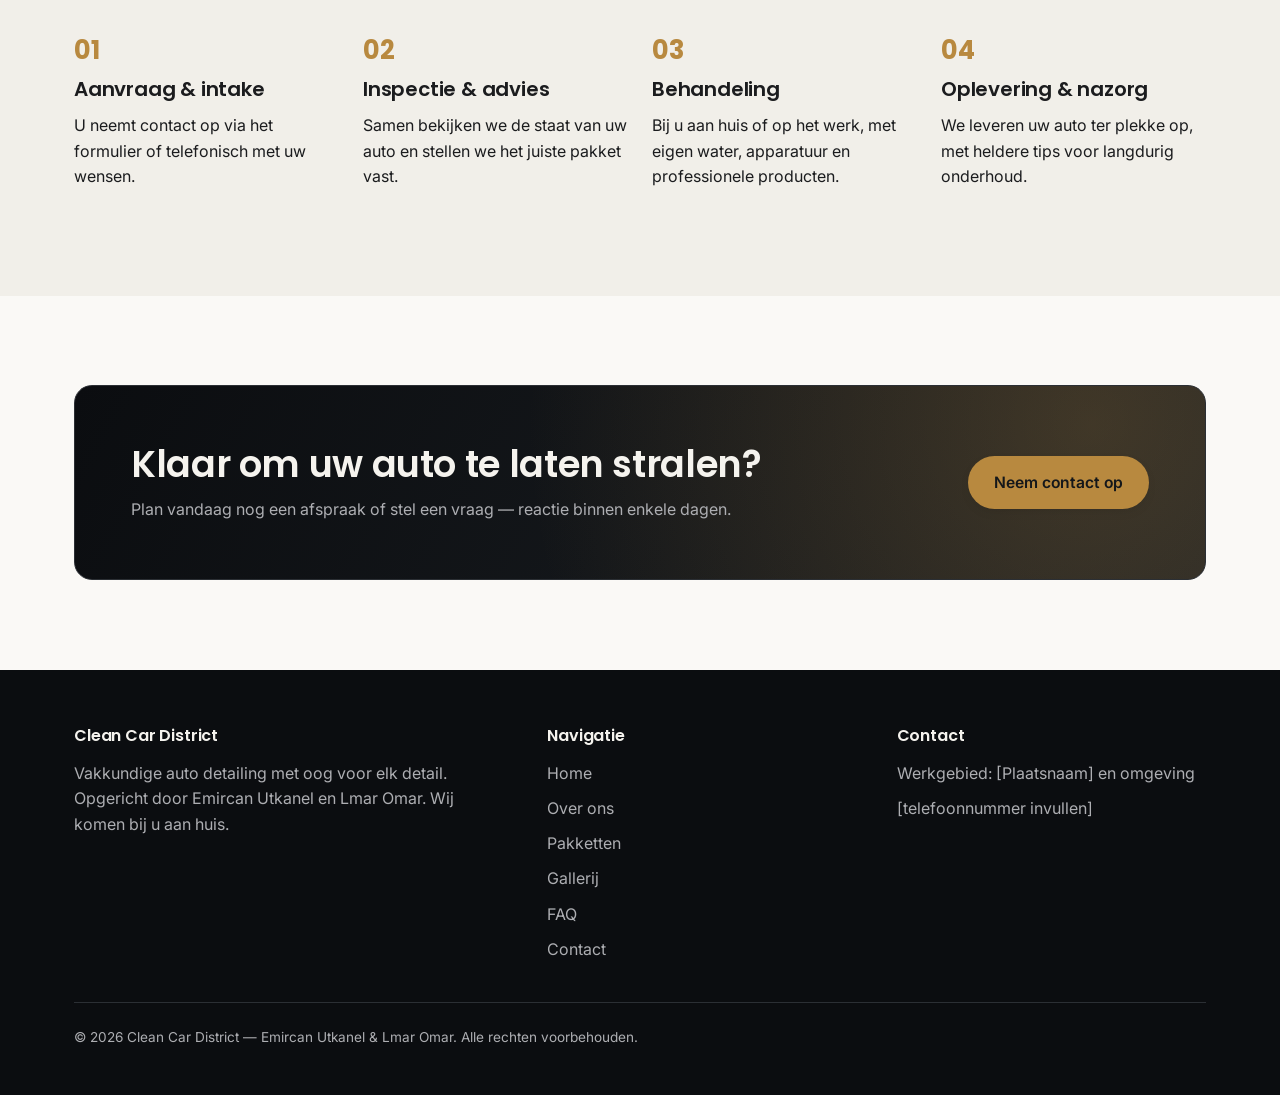
==== commit 7ed3b323: "Hernoem naar Clean Car District, nieuwe pakketten en afspraakagenda - Naam ELM Car Care -> Clean Car" ====
--- a/index.html
+++ b/index.html
@@ -3,8 +3,8 @@
 <head>
   <meta charset="UTF-8" />
   <meta name="viewport" content="width=device-width, initial-scale=1.0" />
-  <title>ELM Car Care — Auto Detailing door Emircan Utkanel</title>
-  <meta name="description" content="ELM Car Care is de detailing studio van Emircan Utkanel. Vakkundige auto detailing met oog voor elk detail, gevestigd in Nederland." />
+  <title>Clean Car District — Mobiele Auto Detailing aan huis</title>
+  <meta name="description" content="Clean Car District is de mobiele detailingservice van Emircan Utkanel en Lmar Omar. Vakkundige auto detailing bij u aan huis of op het werk." />
   <link rel="preconnect" href="https://fonts.googleapis.com" />
   <link rel="preconnect" href="https://fonts.gstatic.com" crossorigin />
   <link href="https://fonts.googleapis.com/css2?family=Poppins:wght@600;700&family=Inter:wght@400;500;600&display=swap" rel="stylesheet" />
@@ -16,10 +16,10 @@
   <header class="site-header">
     <div class="container header-inner">
       <a class="brand" href="index.html">
-        <span class="brand-mark" aria-hidden="true">EC</span>
+        <span class="brand-mark" aria-hidden="true">CD</span>
         <span class="brand-text">
-          <strong>ELM Car Care</strong>
-          <span>Detailing Studio</span>
+          <strong>Clean Car District</strong>
+          <span>Mobiele Detailing</span>
         </span>
       </a>
 
@@ -29,13 +29,13 @@
           <li><a href="pakketten.html">Pakketten</a></li>
           <li><a href="gallerij.html">Gallerij</a></li>
           <li><a href="faq.html">FAQ</a></li>
-          <li><a href="over-mij.html">Over mij</a></li>
+          <li><a href="over-ons.html">Over ons</a></li>
           <li><a href="contact.html">Contact</a></li>
         </ul>
       </nav>
 
       <div class="header-cta">
-        <a class="btn btn-outline" href="contact.html">Afspraak maken</a>
+        <a class="btn btn-outline" href="contact.html#afspraak">Afspraak maken</a>
         <button type="button" class="nav-toggle" aria-expanded="false" aria-controls="primary-navigation" aria-label="Menu openen">
           <span class="bars" aria-hidden="true"></span>
         </button>
@@ -52,13 +52,14 @@
           <p class="eyebrow reveal">Auto Detailing · Nederland</p>
           <h1 class="reveal reveal-delay-1">Precisie en passie voor elke auto.</h1>
           <p class="lede reveal reveal-delay-2">
-            ELM Car Care is de detailing studio van Emircan Utkanel. Met vakmanschap,
-            premium producten en oog voor elk detail brengen we uw auto terug naar
-            showroomkwaliteit — van grondige reiniging tot volledige lakcorrectie.
+            Clean Car District is de mobiele detailingservice van Emircan Utkanel en
+            Lmar Omar. We komen bij u aan huis of op het werk en brengen uw auto met
+            vakmanschap, premium producten en oog voor elk detail terug naar
+            showroomkwaliteit — van grondige reiniging tot machinepolijsten en lakbescherming.
           </p>
           <div class="btn-row reveal reveal-delay-3">
             <a class="btn btn-primary" href="pakketten.html">Bekijk pakketten</a>
-            <a class="btn btn-outline" href="contact.html">Afspraak aanvragen</a>
+            <a class="btn btn-outline" href="contact.html#afspraak">Afspraak maken</a>
           </div>
 
           <div class="hero-stats reveal reveal-delay-3">
@@ -71,8 +72,8 @@
               <span>Elk pakket samengesteld</span>
             </div>
             <div>
-              <strong>NL</strong>
-              <span>Gevestigd in Nederland</span>
+              <strong>Aan huis</strong>
+              <span>Wij komen naar u toe</span>
             </div>
           </div>
         </div>
@@ -93,7 +94,7 @@
     <section class="section">
       <div class="container">
         <div class="section-header center">
-          <p class="eyebrow">Waarom ELM Car Care</p>
+          <p class="eyebrow">Waarom Clean Car District</p>
           <h2>Vakmanschap dat je terugziet</h2>
           <p class="lede">Elke behandeling wordt persoonlijk uitgevoerd, met aandacht voor elk hoekje van uw auto.</p>
         </div>
@@ -125,31 +126,31 @@
 
           <div class="card fade-up">
             <span class="icon" aria-hidden="true">
-              <svg viewBox="0 0 24 24" fill="none" stroke="currentColor" stroke-width="1.8" stroke-linecap="round" stroke-linejoin="round"><circle cx="12" cy="12" r="9"/><path d="M12 7v5l3 3"/></svg>
-            </span>
-            <h3>Flexibel &amp; persoonlijk</h3>
-            <p>Afspraken op maat, met heldere communicatie van intake tot oplevering.</p>
-          </div>
-        </div>
-      </div>
-    </section>
-
-    <!-- OVER MIJ TEASER -->
+              <svg viewBox="0 0 24 24" fill="none" stroke="currentColor" stroke-width="1.8" stroke-linecap="round" stroke-linejoin="round"><path d="M12 22s7-7.58 7-13a7 7 0 1 0-14 0c0 5.42 7 13 7 13z"/><circle cx="12" cy="9" r="2.5"/></svg>
+            </span>
+            <h3>Mobiel, bij u aan huis</h3>
+            <p>Wij komen naar u toe, met eigen watertank en apparatuur — thuis of op het werk.</p>
+          </div>
+        </div>
+      </div>
+    </section>
+
+    <!-- OVER ONS TEASER -->
     <section class="section section-soft">
       <div class="container grid grid-2" style="align-items:center;">
         <div class="fade-up" style="aspect-ratio:4/3;border-radius:var(--radius-lg);background:linear-gradient(135deg,#1b1f23,#2b2f34);display:flex;align-items:center;justify-content:center;">
-          <span class="visually-hidden">Portretfoto van Emircan Utkanel, eigenaar van ELM Car Care</span>
+          <span class="visually-hidden">Foto van Emircan Utkanel en Lmar Omar, eigenaren van Clean Car District</span>
           <svg viewBox="0 0 24 24" width="30%" fill="none" stroke="#b8893f" stroke-width="1.5" aria-hidden="true"><circle cx="12" cy="8" r="4"/><path d="M4 21c0-4.4 3.6-7 8-7s8 2.6 8 7"/></svg>
         </div>
         <div class="fade-up">
-          <p class="eyebrow">De persoon achter ELM Car Care</p>
-          <h2>Emircan Utkanel</h2>
+          <p class="eyebrow">De mensen achter Clean Car District</p>
+          <h2>Emircan Utkanel &amp; Lmar Omar</h2>
           <p class="lede">
-            Wat begon als een passie voor auto's groeide uit tot een vak: het tot in
-            de perfectie verzorgen van elke auto die binnenkomt. Bij ELM Car Care
+            Wat begon als een gedeelde passie voor auto's groeide uit tot een vak: het
+            tot in de perfectie verzorgen van elke auto, waar die ook staat. Bij Clean Car District
             staat vakmanschap, geduld en eerlijk advies voorop.
           </p>
-          <a class="btn btn-outline" href="over-mij.html">Lees meer over mij</a>
+          <a class="btn btn-outline" href="over-ons.html">Lees meer over ons</a>
         </div>
       </div>
     </section>
@@ -160,30 +161,30 @@
         <div class="section-header center">
           <p class="eyebrow">Pakketten</p>
           <h2>Kies de behandeling die bij uw auto past</h2>
-          <p class="lede">Van een frisse basisbeurt tot volledige lakcorrectie — er is altijd een pakket dat past.</p>
+          <p class="lede">Van een frisse basisbeurt tot een complete full detail — er is altijd een pakket dat past.</p>
         </div>
 
         <div class="grid grid-3">
           <div class="plan-card fade-up">
-            <p class="plan-name">Basic Wash &amp; Shine</p>
-            <p class="plan-tagline">De frisse, grondige basisbeurt</p>
-            <p class="plan-price">vanaf €49</p>
-            <p>Buitenwas, velgen &amp; banden, interieur stofzuigen en ramen binnen &amp; buiten.</p>
+            <p class="plan-name">Basic Care</p>
+            <p class="plan-tagline">Schoon, binnen &amp; buiten</p>
+            <p class="plan-price">vanaf €79</p>
+            <p>Interieur stofzuigen en afnemen, handwas, velgen, banden en ramen.</p>
           </div>
 
           <div class="plan-card featured fade-up">
             <span class="plan-badge">Populair</span>
-            <p class="plan-name">Premium Detail</p>
-            <p class="plan-tagline">Grondige binnen- &amp; buitenbehandeling</p>
-            <p class="plan-price">vanaf €149</p>
-            <p>Inclusief kleibehandeling, interieur diepreiniging en beschermende wax.</p>
+            <p class="plan-name">Plus Care</p>
+            <p class="plan-tagline">Grondig schoon + beschermd</p>
+            <p class="plan-price">vanaf €129</p>
+            <p>Grondige interieurreiniging, extra detailing en lakbescherming met Gtechniq C2.</p>
           </div>
 
           <div class="plan-card fade-up">
-            <p class="plan-name">Signature Paint Correction</p>
-            <p class="plan-tagline">Voor het ultieme resultaat</p>
-            <p class="plan-price">vanaf €349</p>
-            <p>Volledige lakcorrectie, meerstaps polijsten en optionele keramische coating.</p>
+            <p class="plan-name">Premium Care</p>
+            <p class="plan-tagline">Full detail: lak verbeterd + beschermd</p>
+            <p class="plan-price">vanaf €249</p>
+            <p>Dieptereiniging, clay, machinepolijsten en lakbescherming met Gyeon CanCoat EVO.</p>
           </div>
         </div>
 
@@ -204,7 +205,7 @@
         <div class="steps">
           <div class="step fade-up">
             <h3>Aanvraag &amp; intake</h3>
-            <p>U neemt contact op via het formulier, telefoon of Instagram met uw wensen.</p>
+            <p>U neemt contact op via het formulier of telefonisch met uw wensen.</p>
           </div>
           <div class="step fade-up">
             <h3>Inspectie &amp; advies</h3>
@@ -212,31 +213,13 @@
           </div>
           <div class="step fade-up">
             <h3>Behandeling</h3>
-            <p>Nauwkeurige uitvoering met professionele producten en technieken.</p>
+            <p>Bij u aan huis of op het werk, met eigen water, apparatuur en professionele producten.</p>
           </div>
           <div class="step fade-up">
             <h3>Oplevering &amp; nazorg</h3>
-            <p>U ontvangt uw auto terug met heldere tips voor langdurig onderhoud.</p>
-          </div>
-        </div>
-      </div>
-    </section>
-
-    <!-- INSTAGRAM -->
-    <section class="section">
-      <div class="container text-center">
-        <p class="eyebrow">Volg het werk</p>
-        <h2>Bekijk voor- en na-resultaten op Instagram</h2>
-        <p class="lede" style="margin-inline:auto;">Op @elmcarcare deelt Emircan regelmatig behandelingen, transformaties en tips.</p>
-        <a class="insta-callout" style="margin-inline:auto;" href="https://www.instagram.com/elmcarcare/" target="_blank" rel="noopener noreferrer">
-          <span class="insta-icon" aria-hidden="true">
-            <svg viewBox="0 0 24 24" fill="none" stroke="currentColor" stroke-width="1.8" stroke-linecap="round" stroke-linejoin="round"><rect x="2" y="2" width="20" height="20" rx="5"/><circle cx="12" cy="12" r="4.5"/><circle cx="17.3" cy="6.7" r="0.6" fill="currentColor" stroke="none"/></svg>
-          </span>
-          <span>
-            <strong>@elmcarcare</strong>
-            <span>Volg ons op Instagram</span>
-          </span>
-        </a>
+            <p>We leveren uw auto ter plekke op, met heldere tips voor langdurig onderhoud.</p>
+          </div>
+        </div>
       </div>
     </section>
 
@@ -258,23 +241,14 @@
     <div class="container">
       <div class="footer-grid">
         <div>
-          <h3>ELM Car Care</h3>
-          <p>Vakkundige auto detailing met oog voor elk detail. Onder leiding van Emircan Utkanel, gevestigd in Nederland.</p>
-          <a class="insta-callout" href="https://www.instagram.com/elmcarcare/" target="_blank" rel="noopener noreferrer">
-            <span class="insta-icon" aria-hidden="true">
-              <svg viewBox="0 0 24 24" fill="none" stroke="currentColor" stroke-width="1.8" stroke-linecap="round" stroke-linejoin="round"><rect x="2" y="2" width="20" height="20" rx="5"/><circle cx="12" cy="12" r="4.5"/><circle cx="17.3" cy="6.7" r="0.6" fill="currentColor" stroke="none"/></svg>
-            </span>
-            <span>
-              <strong>@elmcarcare</strong>
-              <span>Volg op Instagram</span>
-            </span>
-          </a>
+          <h3>Clean Car District</h3>
+          <p>Vakkundige auto detailing met oog voor elk detail. Opgericht door Emircan Utkanel en Lmar Omar. Wij komen bij u aan huis.</p>
         </div>
         <div>
           <h3>Navigatie</h3>
           <ul>
             <li><a href="index.html">Home</a></li>
-            <li><a href="over-mij.html">Over mij</a></li>
+            <li><a href="over-ons.html">Over ons</a></li>
             <li><a href="pakketten.html">Pakketten</a></li>
             <li><a href="gallerij.html">Gallerij</a></li>
             <li><a href="faq.html">FAQ</a></li>
@@ -284,20 +258,14 @@
         <div>
           <h3>Contact</h3>
           <ul>
-            <li>[Plaatsnaam], Nederland</li>
+            <li>Werkgebied: [Plaatsnaam] en omgeving</li>
             <li><a href="tel:+31600000000">[telefoonnummer invullen]</a></li>
-            <li><a href="mailto:info@elmcarcare.nl">info@elmcarcare.nl</a></li>
           </ul>
         </div>
       </div>
 
       <div class="footer-bottom">
-        <p>&copy; <span data-year>2026</span> ELM Car Care — Emircan Utkanel. Alle rechten voorbehouden.</p>
-        <div class="social-row">
-          <a href="https://www.instagram.com/elmcarcare/" target="_blank" rel="noopener noreferrer" aria-label="ELM Car Care op Instagram (opent in nieuw tabblad)">
-            <svg viewBox="0 0 24 24" fill="none" stroke="currentColor" stroke-width="1.8" stroke-linecap="round" stroke-linejoin="round"><rect x="2" y="2" width="20" height="20" rx="5"/><circle cx="12" cy="12" r="4.5"/><circle cx="17.3" cy="6.7" r="0.6" fill="currentColor" stroke="none"/></svg>
-          </a>
-        </div>
+        <p>&copy; <span data-year>2026</span> Clean Car District — Emircan Utkanel &amp; Lmar Omar. Alle rechten voorbehouden.</p>
       </div>
     </div>
   </footer>
--- a/css/style.css
+++ b/css/style.css
@@ -1,5 +1,5 @@
 /* =========================================================
-   ELM Car Care — design system
+   Clean Car District — design system
    Stijl: verzorgd + luxe (champagne goud) + sportief (dieprood accent)
    ========================================================= */
 
@@ -992,8 +992,8 @@
   font-size: 1rem;
 }
 
-.form-field input:invalid:not(:placeholder-shown),
-.form-field textarea:invalid:not(:placeholder-shown) {
+.form-field input:user-invalid,
+.form-field textarea:user-invalid {
   border-color: var(--accent-2);
 }
 
@@ -1271,3 +1271,425 @@
 .breadcrumb a:hover {
   color: var(--accent);
 }
+
+/* ---------- Tabellen (pakketvergelijking, prijzen) ---------- */
+.table-wrap {
+  overflow-x: auto;
+  background: var(--surface);
+  border: 1px solid var(--border);
+  border-radius: var(--radius-lg);
+  box-shadow: var(--shadow-sm);
+}
+
+.data-table {
+  width: 100%;
+  min-width: 520px;
+  border-collapse: collapse;
+  font-size: 0.95rem;
+}
+
+.data-table th,
+.data-table td {
+  padding: 0.8rem 1rem;
+  text-align: center;
+  border-bottom: 1px solid var(--border);
+}
+
+.data-table th:first-child {
+  text-align: left;
+  font-weight: 500;
+}
+
+.data-table thead th {
+  font-family: var(--font-heading);
+  font-weight: 600;
+  background: var(--bg-soft);
+}
+
+.data-table thead th small {
+  display: block;
+  font-family: var(--font-body);
+  font-weight: 400;
+  font-size: 0.78rem;
+  color: var(--muted);
+}
+
+.data-table tbody tr:last-child th,
+.data-table tbody tr:last-child td {
+  border-bottom: 0;
+}
+
+.data-table .yes {
+  color: var(--accent-dark);
+  font-weight: 700;
+}
+
+.data-table .no {
+  color: var(--muted);
+}
+
+/* ---------- Afspraak inplannen (agenda) ---------- */
+#afspraak {
+  scroll-margin-top: 80px;
+}
+
+.booking {
+  display: grid;
+  grid-template-columns: minmax(0, 1fr) 380px;
+  gap: 1.5rem;
+  align-items: start;
+}
+
+.booking-main {
+  display: grid;
+  gap: 1.5rem;
+}
+
+.booking-step {
+  margin: 0;
+  padding: 1.5rem;
+  min-width: 0;
+  background: var(--surface);
+  border: 1px solid var(--border);
+  border-radius: var(--radius-lg);
+  box-shadow: var(--shadow-sm);
+}
+
+.booking-step legend {
+  display: flex;
+  align-items: center;
+  gap: 0.6rem;
+  float: left;
+  width: 100%;
+  margin-bottom: 1.25rem;
+  font-family: var(--font-heading);
+  font-weight: 600;
+  font-size: 1.1rem;
+}
+
+.booking-step legend + * {
+  clear: both;
+}
+
+.step-num {
+  display: inline-grid;
+  place-items: center;
+  width: 1.8rem;
+  height: 1.8rem;
+  border-radius: 50%;
+  background: var(--bg-dark);
+  color: var(--text-inverse);
+  font-size: 0.9rem;
+}
+
+.booking-side {
+  position: sticky;
+  top: 90px;
+}
+
+/* Pakketkeuze */
+.package-options {
+  display: grid;
+  grid-template-columns: repeat(3, minmax(0, 1fr));
+  gap: 0.75rem;
+}
+
+.package-option {
+  position: relative;
+  cursor: pointer;
+}
+
+.package-option input {
+  position: absolute;
+  opacity: 0;
+  inset: 0;
+}
+
+.package-option-body {
+  display: flex;
+  flex-direction: column;
+  gap: 0.2rem;
+  height: 100%;
+  padding: 1rem;
+  border: 1px solid var(--border);
+  border-radius: var(--radius);
+  font-size: 0.88rem;
+  color: var(--muted);
+  transition: border-color var(--transition), box-shadow var(--transition);
+}
+
+.package-option-body strong {
+  font-family: var(--font-heading);
+  font-size: 1rem;
+  color: var(--text);
+}
+
+.package-meta {
+  margin-top: 0.4rem;
+  font-weight: 600;
+  color: var(--accent-dark);
+}
+
+.package-option:hover .package-option-body {
+  border-color: var(--accent);
+}
+
+.package-option input:checked + .package-option-body {
+  border-color: var(--accent);
+  background: var(--bg-soft);
+  box-shadow: 0 0 0 2px var(--accent);
+}
+
+.package-option input:focus-visible + .package-option-body {
+  outline: 3px solid var(--focus);
+  outline-offset: 2px;
+}
+
+/* Kalender + tijden */
+.booking-datetime {
+  display: grid;
+  grid-template-columns: minmax(0, 1.2fr) minmax(0, 1fr);
+  gap: 1.5rem;
+}
+
+.calendar-head {
+  display: flex;
+  align-items: center;
+  justify-content: space-between;
+  margin-bottom: 0.75rem;
+}
+
+.calendar-title {
+  margin: 0;
+  font-weight: 600;
+  text-transform: capitalize;
+}
+
+.calendar-nav {
+  display: inline-grid;
+  place-items: center;
+  width: 2.2rem;
+  height: 2.2rem;
+  border: 1px solid var(--border);
+  border-radius: 50%;
+  background: var(--surface);
+  color: var(--text);
+  cursor: pointer;
+}
+
+.calendar-nav svg {
+  width: 1.1rem;
+  height: 1.1rem;
+}
+
+.calendar-nav:disabled {
+  opacity: 0.35;
+  cursor: default;
+}
+
+.calendar-weekdays,
+.calendar-grid {
+  display: grid;
+  grid-template-columns: repeat(7, minmax(0, 1fr));
+  gap: 0.3rem;
+}
+
+.calendar-weekdays span {
+  text-align: center;
+  font-size: 0.78rem;
+  color: var(--muted);
+  padding-bottom: 0.3rem;
+}
+
+.calendar-day {
+  position: relative;
+  aspect-ratio: 1;
+  border: 1px solid transparent;
+  border-radius: 8px;
+  background: none;
+  color: var(--muted);
+  font: inherit;
+  font-size: 0.92rem;
+  opacity: 0.45;
+}
+
+.calendar-day.is-available {
+  opacity: 1;
+  color: var(--text);
+  background: var(--bg-soft);
+  cursor: pointer;
+}
+
+.calendar-day.is-available::after {
+  content: "";
+  position: absolute;
+  left: 50%;
+  bottom: 18%;
+  width: 4px;
+  height: 4px;
+  margin-left: -2px;
+  border-radius: 50%;
+  background: var(--accent);
+}
+
+.calendar-day.is-available:hover {
+  border-color: var(--accent);
+}
+
+.calendar-day[aria-pressed="true"] {
+  background: var(--bg-dark);
+  color: var(--text-inverse);
+}
+
+.calendar-day.is-today {
+  font-weight: 700;
+}
+
+.calendar-legend {
+  display: flex;
+  align-items: center;
+  gap: 0.5rem;
+  margin: 0.75rem 0 0;
+  font-size: 0.8rem;
+  color: var(--muted);
+}
+
+.calendar-legend .dot {
+  width: 6px;
+  height: 6px;
+  border-radius: 50%;
+  background: var(--accent);
+}
+
+.slots-title {
+  margin: 0 0 0.75rem;
+  font-weight: 600;
+}
+
+.slots-grid {
+  display: grid;
+  grid-template-columns: repeat(auto-fill, minmax(84px, 1fr));
+  gap: 0.5rem;
+}
+
+.slot {
+  padding: 0.6rem 0.4rem;
+  border: 1px solid var(--border);
+  border-radius: 8px;
+  background: var(--surface);
+  color: var(--text);
+  font: inherit;
+  font-weight: 600;
+  cursor: pointer;
+}
+
+.slot:hover {
+  border-color: var(--accent);
+}
+
+.slot[aria-checked="true"] {
+  background: var(--bg-dark);
+  border-color: var(--bg-dark);
+  color: var(--text-inverse);
+}
+
+.slots-empty {
+  grid-column: 1 / -1;
+  margin: 0;
+  font-size: 0.9rem;
+  color: var(--muted);
+}
+
+/* Samenvatting + bevestiging */
+.booking-summary {
+  display: grid;
+  gap: 0.4rem;
+  margin: 0 0 1.25rem;
+  padding: 1rem;
+  border-radius: var(--radius);
+  background: var(--bg-soft);
+  font-size: 0.92rem;
+}
+
+.booking-summary div {
+  display: flex;
+  justify-content: space-between;
+  gap: 1rem;
+}
+
+.booking-summary dt {
+  color: var(--muted);
+}
+
+.booking-summary dd {
+  margin: 0;
+  font-weight: 600;
+  text-align: right;
+}
+
+.booking-error {
+  margin: 0 0 0.75rem;
+  font-size: 0.9rem;
+  color: var(--accent-2);
+}
+
+.booking-error:empty {
+  display: none;
+}
+
+.booking-done {
+  grid-column: 1 / -1;
+  padding: 2.5rem 1.5rem;
+  text-align: center;
+  background: var(--surface);
+  border: 1px solid var(--border);
+  border-radius: var(--radius-lg);
+  box-shadow: var(--shadow-sm);
+}
+
+.booking-done .icon {
+  display: inline-grid;
+  place-items: center;
+  width: 3.2rem;
+  height: 3.2rem;
+  margin-bottom: 1rem;
+  border-radius: 50%;
+  background: var(--accent);
+  color: #fff;
+}
+
+.booking-done .icon svg {
+  width: 1.6rem;
+  height: 1.6rem;
+}
+
+.booking-done p {
+  max-width: 52ch;
+  margin-inline: auto;
+}
+
+.booking.is-done .booking-main,
+.booking.is-done .booking-side {
+  display: none;
+}
+
+@media (max-width: 1000px) {
+  .booking {
+    grid-template-columns: minmax(0, 1fr);
+  }
+
+  .booking-side {
+    position: static;
+  }
+}
+
+@media (max-width: 640px) {
+  .package-options,
+  .booking-datetime {
+    grid-template-columns: minmax(0, 1fr);
+  }
+
+  .booking-step {
+    padding: 1.1rem;
+  }
+}
